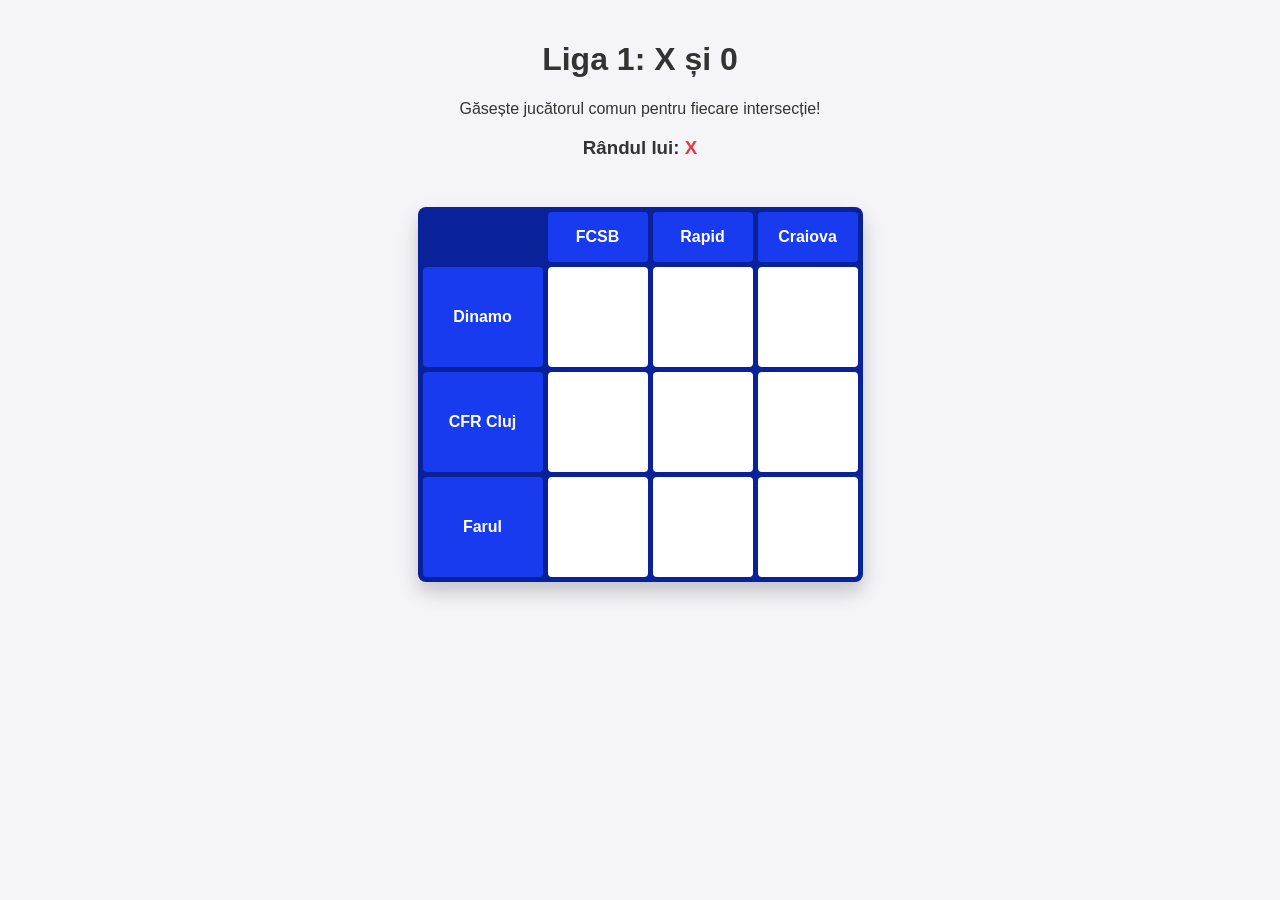
==== index.html @ 92ad723d "Creare 1" ====
<!DOCTYPE html>
<html lang="ro">
<head>
    <meta charset="UTF-8">
    <meta name="viewport" content="width=device-width, initial-scale=1.0">
    <title>Fotbal Liga 1 - Tic Tac Toe</title>
    <link rel="stylesheet" href="style.css">
</head>
<body>
    <header>
        <h1>Liga 1: X și 0</h1>
        <p>Găsește jucătorul comun pentru fiecare intersecție!</p>
        <h3 id="status-joc">Rândul lui: <span id="jucator-curent" class="x-color">X</span></h3>
    </header>

    <main>
        <div id="game-board">
            <div class="cell header empty"></div>
            <div class="cell header">FCSB</div>
            <div class="cell header">Rapid</div>
            <div class="cell header">Craiova</div>

            <div class="cell header">Dinamo</div>
            <div class="cell grid-cell" data-row="Dinamo" data-col="FCSB"></div>
            <div class="cell grid-cell" data-row="Dinamo" data-col="Rapid"></div>
            <div class="cell grid-cell" data-row="Dinamo" data-col="Craiova"></div>

            <div class="cell header">CFR Cluj</div>
            <div class="cell grid-cell" data-row="CFR Cluj" data-col="FCSB"></div>
            <div class="cell grid-cell" data-row="CFR Cluj" data-col="Rapid"></div>
            <div class="cell grid-cell" data-row="CFR Cluj" data-col="Craiova"></div>

            <div class="cell header">Farul</div>
            <div class="cell grid-cell" data-row="Farul" data-col="FCSB"></div>
            <div class="cell grid-cell" data-row="Farul" data-col="Rapid"></div>
            <div class="cell grid-cell" data-row="Farul" data-col="Craiova"></div>
        </div>
    </main>

    <div id="search-modal" class="modal hidden">
        <div class="modal-content">
            <span class="close-btn">&times;</span>
            <h2 id="modal-title">Cine a jucat la X și Y?</h2>
            <input type="text" id="player-search" placeholder="Caută jucător..." autocomplete="off">
            <ul id="autocomplete-list"></ul>
        </div>
    </div>

    <script src="script.js"></script>
</body>
</html>
---- style.css ----
:root {
    --bg-color: #f4f4f9;
    --primary: #183BF0;
    --secondary: #0A2299;
    --cell-bg: #ffffff;
    --hover-bg: #e2e8f0;
    --text-dark: #333;
    --x-color: #e63946;
    --o-color: #457b9d;
}

body {
    font-family: 'Segoe UI', Tahoma, Geneva, Verdana, sans-serif;
    background-color: var(--bg-color);
    color: var(--text-dark);
    margin: 0;
    display: flex;
    flex-direction: column;
    align-items: center;
}

header {
    text-align: center;
    margin-top: 20px;
}

.x-color { color: var(--x-color); font-weight: bold; }
.o-color { color: var(--o-color); font-weight: bold; }

/* Grila CSS pentru tabla de joc */
#game-board {
    display: grid;
    grid-template-columns: 120px repeat(3, 100px);
    grid-template-rows: 50px repeat(3, 100px);
    gap: 5px;
    margin-top: 30px;
    background-color: var(--secondary);
    padding: 5px;
    border-radius: 8px;
    box-shadow: 0 10px 20px rgba(0,0,0,0.2);
}

.cell {
    background-color: var(--cell-bg);
    display: flex;
    justify-content: center;
    align-items: center;
    font-weight: bold;
    font-size: 1.2rem;
    text-align: center;
    border-radius: 4px;
}

.header {
    background-color: var(--primary);
    color: white;
    font-size: 1rem;
}

.header.empty {
    background-color: transparent;
}

.grid-cell {
    cursor: pointer;
    transition: background-color 0.2s;
}

.grid-cell:hover {
    background-color: var(--hover-bg);
}

/* Stiluri pentru Modal (Fereastra de cautare) */
.modal {
    position: fixed;
    top: 0; left: 0; width: 100%; height: 100%;
    background-color: rgba(0, 0, 0, 0.6);
    display: flex;
    justify-content: center;
    align-items: center;
    z-index: 1000;
}

.hidden {
    display: none !important;
}

.modal-content {
    background: white;
    padding: 30px;
    border-radius: 10px;
    width: 90%;
    max-width: 400px;
    text-align: center;
    position: relative;
}

.close-btn {
    position: absolute;
    top: 10px; right: 15px;
    font-size: 24px;
    cursor: pointer;
}

#player-search {
    width: 80%;
    padding: 10px;
    margin-top: 15px;
    font-size: 1rem;
    border: 1px solid #ccc;
    border-radius: 5px;
}

#autocomplete-list {
    list-style: none;
    padding: 0;
    margin-top: 5px;
    max-height: 150px;
    overflow-y: auto;
    border: 1px solid #ddd;
    border-radius: 5px;
}

#autocomplete-list li {
    padding: 10px;
    cursor: pointer;
    border-bottom: 1px solid #eee;
}

#autocomplete-list li:hover {
    background-color: var(--hover-bg);
}
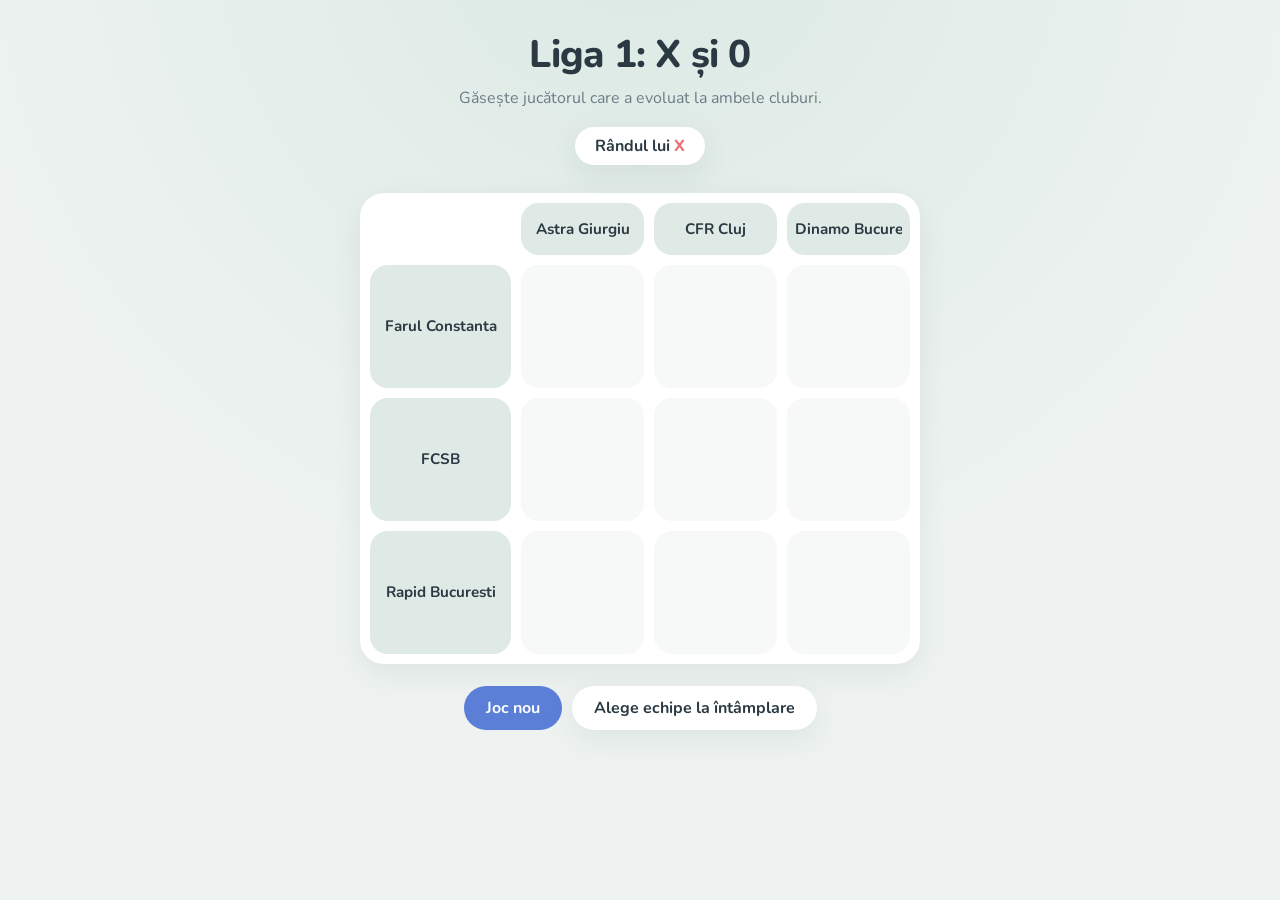
==== commit 8ad9b1bc: "Revise game title and update game board layout Updated title and header text for the game. Modified " ====
--- a/index.html
+++ b/index.html
@@ -3,43 +3,35 @@
 <head>
     <meta charset="UTF-8">
     <meta name="viewport" content="width=device-width, initial-scale=1.0">
-    <title>Fotbal Liga 1 - Tic Tac Toe</title>
+    <title>Liga 1: X și 0</title>
+    <link rel="preconnect" href="https://fonts.googleapis.com">
+    <link rel="preconnect" href="https://fonts.gstatic.com" crossorigin>
+    <link href="https://fonts.googleapis.com/css2?family=Nunito:wght@400;600;700;800&display=swap" rel="stylesheet">
     <link rel="stylesheet" href="style.css">
 </head>
 <body>
     <header>
         <h1>Liga 1: X și 0</h1>
-        <p>Găsește jucătorul comun pentru fiecare intersecție!</p>
-        <h3 id="status-joc">Rândul lui: <span id="jucator-curent" class="x-color">X</span></h3>
+        <p>Găsește jucătorul care a evoluat la ambele cluburi.</p>
+        <div id="status-joc" class="status" aria-live="polite">
+            Rândul lui <span id="jucator-curent" class="x-color">X</span>
+        </div>
     </header>
 
     <main>
-        <div id="game-board">
-            <div class="cell header empty"></div>
-            <div class="cell header">FCSB</div>
-            <div class="cell header">Rapid</div>
-            <div class="cell header">Craiova</div>
-
-            <div class="cell header">Dinamo</div>
-            <div class="cell grid-cell" data-row="Dinamo" data-col="FCSB"></div>
-            <div class="cell grid-cell" data-row="Dinamo" data-col="Rapid"></div>
-            <div class="cell grid-cell" data-row="Dinamo" data-col="Craiova"></div>
-
-            <div class="cell header">CFR Cluj</div>
-            <div class="cell grid-cell" data-row="CFR Cluj" data-col="FCSB"></div>
-            <div class="cell grid-cell" data-row="CFR Cluj" data-col="Rapid"></div>
-            <div class="cell grid-cell" data-row="CFR Cluj" data-col="Craiova"></div>
-
-            <div class="cell header">Farul</div>
-            <div class="cell grid-cell" data-row="Farul" data-col="FCSB"></div>
-            <div class="cell grid-cell" data-row="Farul" data-col="Rapid"></div>
-            <div class="cell grid-cell" data-row="Farul" data-col="Craiova"></div>
+        <!-- Tabla este construită din script.js -->
+        <div id="game-board" aria-label="Tabla de joc"></div>
+        <div class="actions">
+            <button id="btn-reset" class="btn" type="button">Joc nou</button>
+            <button id="btn-shuffle" class="btn btn-ghost" type="button">Alege echipe la întâmplare</button>
         </div>
     </main>
 
-    <div id="search-modal" class="modal hidden">
+    <div id="toast" class="toast" role="status" aria-live="polite"></div>
+
+    <div id="search-modal" class="modal hidden" role="dialog" aria-modal="true" aria-labelledby="modal-title">
         <div class="modal-content">
-            <span class="close-btn">&times;</span>
+            <button class="close-btn" type="button" aria-label="Închide">&times;</button>
             <h2 id="modal-title">Cine a jucat la X și Y?</h2>
             <input type="text" id="player-search" placeholder="Caută jucător..." autocomplete="off">
             <ul id="autocomplete-list"></ul>
@@ -48,4 +40,4 @@
 
     <script src="script.js"></script>
 </body>
-</html>+</html>
--- a/style.css
+++ b/style.css
@@ -1,132 +1,256 @@
 :root {
-    --bg-color: #f4f4f9;
-    --primary: #183BF0;
-    --secondary: #0A2299;
-    --cell-bg: #ffffff;
-    --hover-bg: #e2e8f0;
-    --text-dark: #333;
-    --x-color: #e63946;
-    --o-color: #457b9d;
-}
+    --bg: #eef3f1;
+    --bg-glow: #dbe9e4;
+    --surface: #ffffff;
+    --surface-soft: #f6f9f8;
+    --ink: #2b3a42;
+    --ink-soft: #6b7c85;
+    --accent: #5b7fd6;
+    --accent-soft: #dfe7fa;
+    --header-bg: #dfe9e5;
+    --hover: #e9f0ee;
+    --x-color: #e8737d;
+    --o-color: #5b8fc7;
+    --win: #fff3cf;
+    --radius: 18px;
+    --shadow: 0 10px 30px rgba(43, 58, 66, 0.08);
+}
+
+@media (prefers-color-scheme: dark) {
+    :root {
+        --bg: #1b2327;
+        --bg-glow: #243138;
+        --surface: #263238;
+        --surface-soft: #2d3b42;
+        --ink: #e6eef0;
+        --ink-soft: #9fb0b8;
+        --accent: #8aa7ee;
+        --accent-soft: #34415f;
+        --header-bg: #2f3f46;
+        --hover: #34454d;
+        --win: #4a4326;
+        --shadow: 0 10px 30px rgba(0, 0, 0, 0.3);
+    }
+}
+
+* { box-sizing: border-box; }
 
 body {
-    font-family: 'Segoe UI', Tahoma, Geneva, Verdana, sans-serif;
-    background-color: var(--bg-color);
-    color: var(--text-dark);
     margin: 0;
+    min-height: 100vh;
+    padding: 28px 16px 48px;
+    font-family: 'Nunito', 'Segoe UI', system-ui, sans-serif;
+    color: var(--ink);
+    background: radial-gradient(circle at 50% -10%, var(--bg-glow), var(--bg) 60%) fixed;
     display: flex;
     flex-direction: column;
     align-items: center;
 }
 
-header {
-    text-align: center;
-    margin-top: 20px;
-}
-
-.x-color { color: var(--x-color); font-weight: bold; }
-.o-color { color: var(--o-color); font-weight: bold; }
-
-/* Grila CSS pentru tabla de joc */
+header { text-align: center; }
+h1 { margin: 0 0 6px; font-size: clamp(1.8rem, 5vw, 2.4rem); font-weight: 800; letter-spacing: -0.02em; }
+header p { margin: 0 0 18px; color: var(--ink-soft); }
+
+.status {
+    display: inline-block;
+    padding: 8px 20px;
+    border-radius: 999px;
+    background: var(--surface);
+    box-shadow: var(--shadow);
+    font-weight: 700;
+}
+.x-color { color: var(--x-color); font-weight: 800; }
+.o-color { color: var(--o-color); font-weight: 800; }
+
+/* ---------- Tabla ---------- */
+main { width: 100%; display: flex; flex-direction: column; align-items: center; }
+
 #game-board {
+    --gap: clamp(6px, 1.6vw, 10px);
     display: grid;
-    grid-template-columns: 120px repeat(3, 100px);
-    grid-template-rows: 50px repeat(3, 100px);
-    gap: 5px;
-    margin-top: 30px;
-    background-color: var(--secondary);
-    padding: 5px;
-    border-radius: 8px;
-    box-shadow: 0 10px 20px rgba(0,0,0,0.2);
+    grid-template-columns: minmax(70px, 1.15fr) repeat(3, minmax(0, 1fr));
+    grid-auto-rows: minmax(0, auto);
+    gap: var(--gap);
+    width: min(100%, 560px);
+    margin-top: 28px;
+    padding: var(--gap);
+    background: var(--surface);
+    border-radius: calc(var(--radius) + 6px);
+    box-shadow: var(--shadow);
 }
 
 .cell {
-    background-color: var(--cell-bg);
     display: flex;
     justify-content: center;
     align-items: center;
-    font-weight: bold;
-    font-size: 1.2rem;
     text-align: center;
-    border-radius: 4px;
-}
-
-.header {
-    background-color: var(--primary);
-    color: white;
-    font-size: 1rem;
-}
-
-.header.empty {
-    background-color: transparent;
-}
+    border-radius: var(--radius);
+    font-weight: 700;
+}
+
+.header { background: var(--header-bg); min-height: 52px; font-size: 0.95rem; }
+.header.empty { background: transparent; }
 
 .grid-cell {
-    cursor: pointer;
-    transition: background-color 0.2s;
-}
-
-.grid-cell:hover {
-    background-color: var(--hover-bg);
-}
-
-/* Stiluri pentru Modal (Fereastra de cautare) */
+    aspect-ratio: 1;
+    background: var(--surface-soft);
+    cursor: pointer;
+    transition: background-color 0.2s, transform 0.2s;
+}
+.grid-cell:hover:not(.filled) { background: var(--hover); transform: translateY(-2px); }
+.grid-cell:focus-visible, .btn:focus-visible, .select-header select:focus-visible,
+.close-btn:focus-visible, #player-search:focus-visible {
+    outline: 3px solid var(--accent);
+    outline-offset: 2px;
+}
+
+.grid-cell.filled {
+    font-size: clamp(2rem, 8vw, 3rem);
+    font-weight: 800;
+    cursor: default;
+    animation: pop 0.28s ease-out;
+}
+.grid-cell.x-color { color: var(--x-color); }
+.grid-cell.o-color { color: var(--o-color); }
+.grid-cell.win { background: var(--win); }
+
+/* Numele jucătorului sub X / O */
+.grid-cell.filled { flex-direction: column; gap: 2px; line-height: 1; }
+.grid-cell .who {
+    font-size: clamp(0.55rem, 1.9vw, 0.7rem);
+    font-weight: 700;
+    color: var(--ink-soft);
+    padding: 0 4px;
+    line-height: 1.15;
+}
+
+@keyframes pop { from { transform: scale(0.7); opacity: 0; } to { transform: scale(1); opacity: 1; } }
+@keyframes shake { 25% { transform: translateX(-6px); } 75% { transform: translateX(6px); } }
+.shake { animation: shake 0.3s; }
+
+/* Dropdown-uri pentru echipe */
+.select-header { padding: 0 4px; }
+.select-header select {
+    width: 100%;
+    padding: 12px 4px;
+    background: transparent;
+    color: var(--ink);
+    border: none;
+    border-radius: var(--radius);
+    font: inherit;
+    font-weight: 700;
+    text-align: center;
+    text-align-last: center;
+    cursor: pointer;
+    appearance: none;
+}
+.select-header select option { background: var(--surface); color: var(--ink); }
+.select-header:hover { background: var(--accent-soft); }
+
+/* ---------- Butoane ---------- */
+.actions { display: flex; flex-wrap: wrap; gap: 10px; justify-content: center; margin-top: 22px; }
+.btn {
+    padding: 11px 22px;
+    border: none;
+    border-radius: 999px;
+    background: var(--accent);
+    color: #fff;
+    font: inherit;
+    font-weight: 700;
+    cursor: pointer;
+    transition: transform 0.15s, filter 0.15s;
+}
+.btn:hover { filter: brightness(1.06); transform: translateY(-1px); }
+.btn-ghost { background: var(--surface); color: var(--ink); box-shadow: var(--shadow); }
+
+/* ---------- Modal ---------- */
 .modal {
     position: fixed;
-    top: 0; left: 0; width: 100%; height: 100%;
-    background-color: rgba(0, 0, 0, 0.6);
+    inset: 0;
+    z-index: 1000;
     display: flex;
     justify-content: center;
     align-items: center;
-    z-index: 1000;
-}
-
-.hidden {
-    display: none !important;
-}
+    padding: 16px;
+    background: rgba(30, 42, 48, 0.45);
+    backdrop-filter: blur(4px);
+}
+.hidden { display: none !important; }
 
 .modal-content {
-    background: white;
-    padding: 30px;
-    border-radius: 10px;
-    width: 90%;
-    max-width: 400px;
+    position: relative;
+    width: 100%;
+    max-width: 420px;
+    padding: 28px 24px 24px;
+    background: var(--surface);
+    border-radius: 24px;
+    box-shadow: var(--shadow);
     text-align: center;
-    position: relative;
-}
+    animation: pop 0.2s ease-out;
+}
+.modal-content h2 { margin: 0 24px 16px; font-size: 1.15rem; }
 
 .close-btn {
     position: absolute;
-    top: 10px; right: 15px;
-    font-size: 24px;
-    cursor: pointer;
-}
+    top: 12px; right: 12px;
+    width: 34px; height: 34px;
+    border: none;
+    border-radius: 50%;
+    background: var(--surface-soft);
+    color: var(--ink-soft);
+    font-size: 1.3rem;
+    line-height: 1;
+    cursor: pointer;
+}
+.close-btn:hover { background: var(--hover); }
 
 #player-search {
-    width: 80%;
-    padding: 10px;
-    margin-top: 15px;
-    font-size: 1rem;
-    border: 1px solid #ccc;
-    border-radius: 5px;
-}
+    width: 100%;
+    padding: 12px 16px;
+    border: 2px solid transparent;
+    border-radius: 14px;
+    background: var(--surface-soft);
+    color: var(--ink);
+    font: inherit;
+}
+#player-search:focus { border-color: var(--accent); outline: none; }
 
 #autocomplete-list {
     list-style: none;
+    margin: 10px 0 0;
     padding: 0;
-    margin-top: 5px;
-    max-height: 150px;
+    max-height: 220px;
     overflow-y: auto;
-    border: 1px solid #ddd;
-    border-radius: 5px;
-}
-
+    text-align: left;
+}
 #autocomplete-list li {
-    padding: 10px;
-    cursor: pointer;
-    border-bottom: 1px solid #eee;
-}
-
-#autocomplete-list li:hover {
-    background-color: var(--hover-bg);
-}+    padding: 10px 14px;
+    border-radius: 12px;
+    cursor: pointer;
+}
+#autocomplete-list li:hover, #autocomplete-list li.active { background: var(--accent-soft); }
+#autocomplete-list li.empty { color: var(--ink-soft); cursor: default; }
+#autocomplete-list li.empty:hover { background: none; }
+#autocomplete-list li.used { color: var(--ink-soft); text-decoration: line-through; cursor: not-allowed; }
+
+/* ---------- Toast ---------- */
+.toast {
+    position: fixed;
+    left: 50%; bottom: 28px;
+    transform: translate(-50%, 20px);
+    max-width: calc(100% - 32px);
+    padding: 12px 20px;
+    border-radius: 999px;
+    background: var(--ink);
+    color: var(--bg);
+    font-weight: 700;
+    opacity: 0;
+    pointer-events: none;
+    transition: opacity 0.25s, transform 0.25s;
+    z-index: 2000;
+}
+.toast.show { opacity: 1; transform: translate(-50%, 0); }
+
+@media (prefers-reduced-motion: reduce) {
+    *, *::before, *::after { animation: none !important; transition: none !important; }
+}
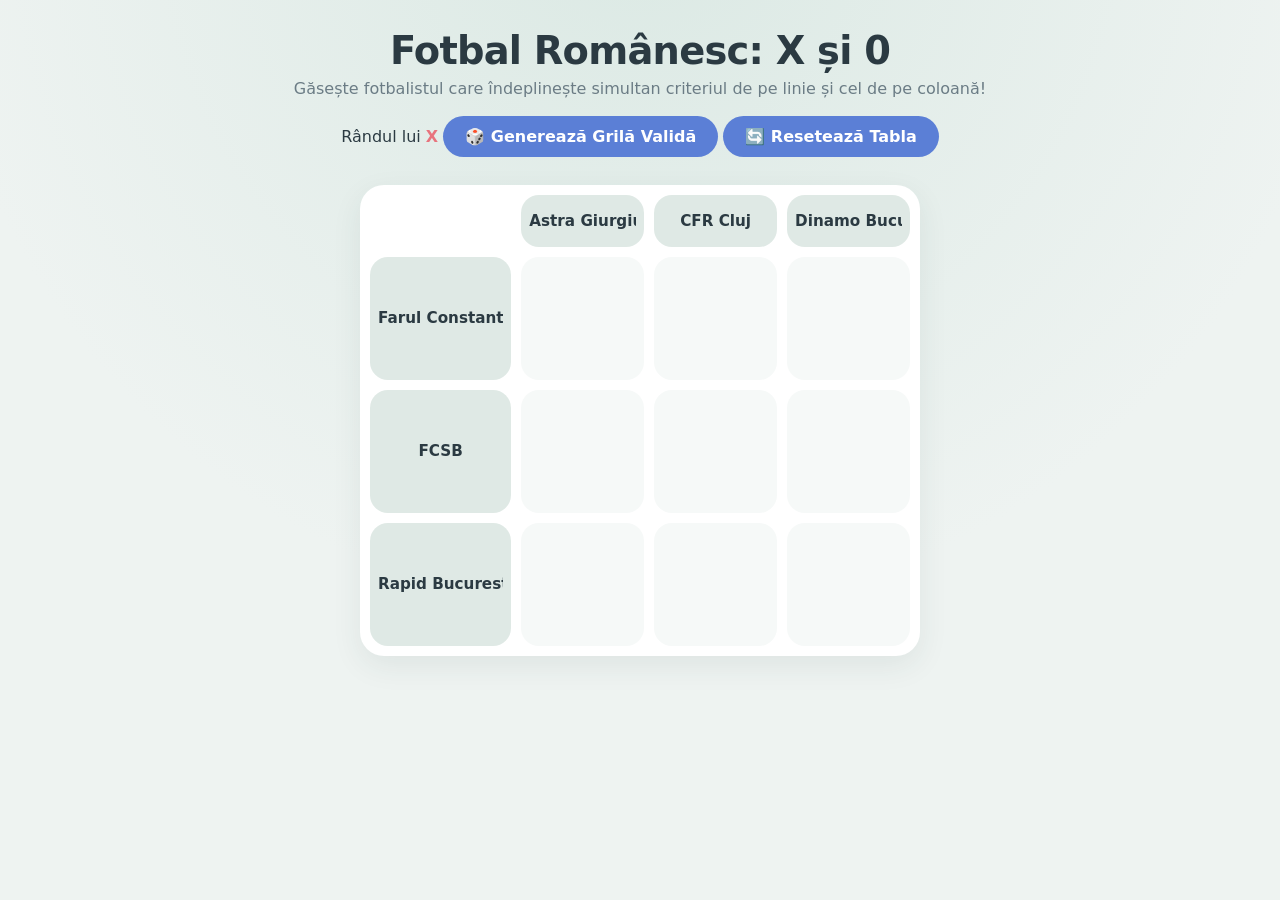
==== commit 790574f0: "Update index.html" ====
--- a/index.html
+++ b/index.html
@@ -3,37 +3,32 @@
 <head>
     <meta charset="UTF-8">
     <meta name="viewport" content="width=device-width, initial-scale=1.0">
-    <title>Liga 1: X și 0</title>
-    <link rel="preconnect" href="https://fonts.googleapis.com">
-    <link rel="preconnect" href="https://fonts.gstatic.com" crossorigin>
-    <link href="https://fonts.googleapis.com/css2?family=Nunito:wght@400;600;700;800&display=swap" rel="stylesheet">
+    <title>SuperLiga & Liga 2 - Footy Tic-Tac-Toe</title>
     <link rel="stylesheet" href="style.css">
 </head>
 <body>
     <header>
-        <h1>Liga 1: X și 0</h1>
-        <p>Găsește jucătorul care a evoluat la ambele cluburi.</p>
-        <div id="status-joc" class="status" aria-live="polite">
-            Rândul lui <span id="jucator-curent" class="x-color">X</span>
+        <h1>Fotbal Românesc: X și 0</h1>
+        <p>Găsește fotbalistul care îndeplinește simultan criteriul de pe linie și cel de pe coloană!</p>
+        <div class="controls-bar">
+            <span id="status-joc">Rândul lui: <strong id="jucator-curent" class="x-color">X</strong></span>
+            <button id="btn-random" class="btn">🎲 Generează Grilă Validă</button>
+            <button id="btn-reset" class="btn secondary">🔄 Resetează Tabla</button>
         </div>
     </header>
 
     <main>
-        <!-- Tabla este construită din script.js -->
-        <div id="game-board" aria-label="Tabla de joc"></div>
-        <div class="actions">
-            <button id="btn-reset" class="btn" type="button">Joc nou</button>
-            <button id="btn-shuffle" class="btn btn-ghost" type="button">Alege echipe la întâmplare</button>
-        </div>
+        <!-- Tabla de joc generată dinamic din JS -->
+        <div id="game-board"></div>
     </main>
 
-    <div id="toast" class="toast" role="status" aria-live="polite"></div>
-
-    <div id="search-modal" class="modal hidden" role="dialog" aria-modal="true" aria-labelledby="modal-title">
+    <!-- Fereastra Modală pentru căutarea jucătorului -->
+    <div id="search-modal" class="modal hidden">
         <div class="modal-content">
-            <button class="close-btn" type="button" aria-label="Închide">&times;</button>
-            <h2 id="modal-title">Cine a jucat la X și Y?</h2>
-            <input type="text" id="player-search" placeholder="Caută jucător..." autocomplete="off">
+            <span class="close-btn">&times;</span>
+            <h3 id="modal-title">Caută jucător</h3>
+            <p id="modal-subtitle" class="subtitle"></p>
+            <input type="text" id="player-search" placeholder="Tastează numele jucătorului..." autocomplete="off">
             <ul id="autocomplete-list"></ul>
         </div>
     </div>
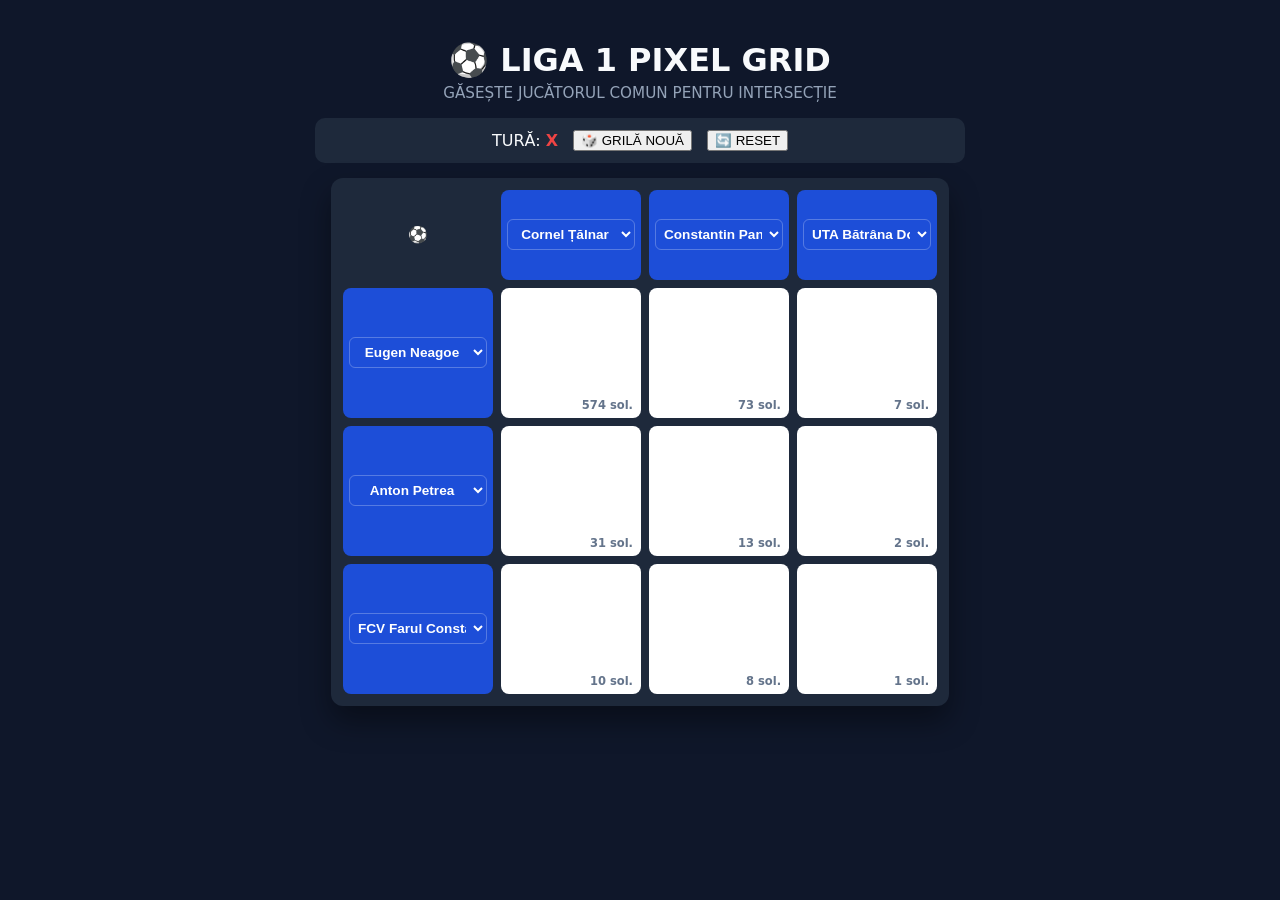
==== commit 7fb8ddd8: "Update title and content for Liga 1 Arcade" ====
--- a/index.html
+++ b/index.html
@@ -3,32 +3,33 @@
 <head>
     <meta charset="UTF-8">
     <meta name="viewport" content="width=device-width, initial-scale=1.0">
-    <title>SuperLiga & Liga 2 - Footy Tic-Tac-Toe</title>
+    <title>Liga 1 Arcade - Footy Tic-Tac-Toe</title>
+    <!-- Font Pixel Art clasic -->
+    <link href="https://fonts.googleapis.com/css2?family=Press+Start+2P&family=VT323&display=swap" rel="stylesheet">
     <link rel="stylesheet" href="style.css">
 </head>
 <body>
     <header>
-        <h1>Fotbal Românesc: X și 0</h1>
-        <p>Găsește fotbalistul care îndeplinește simultan criteriul de pe linie și cel de pe coloană!</p>
+        <h1>⚽ LIGA 1 PIXEL GRID</h1>
+        <p class="subtitle-arcade">GĂSEȘTE JUCĂTORUL COMUN PENTRU INTERSECȚIE</p>
         <div class="controls-bar">
-            <span id="status-joc">Rândul lui: <strong id="jucator-curent" class="x-color">X</strong></span>
-            <button id="btn-random" class="btn">🎲 Generează Grilă Validă</button>
-            <button id="btn-reset" class="btn secondary">🔄 Resetează Tabla</button>
+            <span id="status-joc">TURĂ: <strong id="jucator-curent" class="x-color">X</strong></span>
+            <button id="btn-random" class="btn-pixel">🎲 GRILĂ NOUĂ</button>
+            <button id="btn-reset" class="btn-pixel secondary">🔄 RESET</button>
         </div>
     </header>
 
     <main>
-        <!-- Tabla de joc generată dinamic din JS -->
         <div id="game-board"></div>
     </main>
 
-    <!-- Fereastra Modală pentru căutarea jucătorului -->
+    <!-- Fereastra Modală Retro -->
     <div id="search-modal" class="modal hidden">
         <div class="modal-content">
-            <span class="close-btn">&times;</span>
-            <h3 id="modal-title">Caută jucător</h3>
+            <span class="close-btn">[X]</span>
+            <h3 id="modal-title">CAUTĂ JUCĂTOR</h3>
             <p id="modal-subtitle" class="subtitle"></p>
-            <input type="text" id="player-search" placeholder="Tastează numele jucătorului..." autocomplete="off">
+            <input type="text" id="player-search" placeholder="SCRIE NUMELE..." autocomplete="off">
             <ul id="autocomplete-list"></ul>
         </div>
     </div>
--- a/style.css
+++ b/style.css
@@ -1,256 +1,251 @@
 :root {
-    --bg: #eef3f1;
-    --bg-glow: #dbe9e4;
-    --surface: #ffffff;
-    --surface-soft: #f6f9f8;
-    --ink: #2b3a42;
-    --ink-soft: #6b7c85;
-    --accent: #5b7fd6;
-    --accent-soft: #dfe7fa;
-    --header-bg: #dfe9e5;
-    --hover: #e9f0ee;
-    --x-color: #e8737d;
-    --o-color: #5b8fc7;
-    --win: #fff3cf;
-    --radius: 18px;
-    --shadow: 0 10px 30px rgba(43, 58, 66, 0.08);
-}
-
-@media (prefers-color-scheme: dark) {
-    :root {
-        --bg: #1b2327;
-        --bg-glow: #243138;
-        --surface: #263238;
-        --surface-soft: #2d3b42;
-        --ink: #e6eef0;
-        --ink-soft: #9fb0b8;
-        --accent: #8aa7ee;
-        --accent-soft: #34415f;
-        --header-bg: #2f3f46;
-        --hover: #34454d;
-        --win: #4a4326;
-        --shadow: 0 10px 30px rgba(0, 0, 0, 0.3);
-    }
+    --bg-dark: #0f172a;
+    --card-bg: #1e293b;
+    --header-bg: #1d4ed8;
+    --cell-bg: #ffffff;
+    --cell-hover: #f1f5f9;
+    --text-main: #f8fafc;
+    --text-dark: #0f172a;
+    --x-color: #ef4444;
+    --o-color: #3b82f6;
+    --accent: #10b981;
 }
 
 * { box-sizing: border-box; }
 
 body {
+    font-family: 'Segoe UI', system-ui, sans-serif;
+    background-color: var(--bg-dark);
+    color: var(--text-main);
     margin: 0;
-    min-height: 100vh;
-    padding: 28px 16px 48px;
-    font-family: 'Nunito', 'Segoe UI', system-ui, sans-serif;
-    color: var(--ink);
-    background: radial-gradient(circle at 50% -10%, var(--bg-glow), var(--bg) 60%) fixed;
+    padding: 20px;
     display: flex;
     flex-direction: column;
     align-items: center;
 }
 
-header { text-align: center; }
-h1 { margin: 0 0 6px; font-size: clamp(1.8rem, 5vw, 2.4rem); font-weight: 800; letter-spacing: -0.02em; }
-header p { margin: 0 0 18px; color: var(--ink-soft); }
-
-.status {
-    display: inline-block;
-    padding: 8px 20px;
-    border-radius: 999px;
-    background: var(--surface);
-    box-shadow: var(--shadow);
+header {
+    text-align: center;
+    max-width: 650px;
+    width: 100%;
+}
+
+header h1 { margin-bottom: 5px; font-size: 2rem; }
+header p { color: #94a3b8; margin-top: 0; font-size: 0.95rem; }
+
+.controls-bar {
+    display: flex;
+    justify-content: center;
+    align-items: center;
+    gap: 15px;
+    margin: 15px 0;
+    flex-wrap: wrap;
+    background: var(--card-bg);
+    padding: 12px 20px;
+    border-radius: 10px;
+}
+
+.btn {
+    background-color: var(--accent);
+    color: white;
+    border: none;
+    padding: 8px 14px;
+    border-radius: 6px;
+    font-weight: 600;
+    cursor: pointer;
+    transition: opacity 0.2s;
+}
+.btn.secondary { background-color: #475569; }
+.btn:hover { opacity: 0.9; }
+
+.x-color { color: var(--x-color); }
+.o-color { color: var(--o-color); }
+
+/* Grila 4x4 (1 rând/coloană headers + 3x3 celule) */
+#game-board {
+    display: grid;
+    grid-template-columns: 150px repeat(3, 140px);
+    grid-template-rows: 90px repeat(3, 130px);
+    gap: 8px;
+    background-color: var(--card-bg);
+    padding: 12px;
+    border-radius: 12px;
+    box-shadow: 0 15px 30px rgba(0,0,0,0.4);
+}
+
+.cell {
+    background-color: var(--cell-bg);
+    color: var(--text-dark);
+    border-radius: 8px;
+    display: flex;
+    flex-direction: column;
+    justify-content: center;
+    align-items: center;
+    padding: 8px;
+    position: relative;
+    text-align: center;
+    user-select: none;
+}
+
+.cell.header {
+    background-color: var(--header-bg);
+    color: white;
+    padding: 6px;
+}
+
+.cell.header.empty {
+    background-color: transparent;
+}
+
+.select-header select {
+    background-color: transparent;
+    color: white;
+    border: 1px solid rgba(255,255,255,0.25);
+    border-radius: 6px;
+    padding: 6px 4px;
+    font-size: 0.85rem;
     font-weight: 700;
-}
-.x-color { color: var(--x-color); font-weight: 800; }
-.o-color { color: var(--o-color); font-weight: 800; }
-
-/* ---------- Tabla ---------- */
-main { width: 100%; display: flex; flex-direction: column; align-items: center; }
-
-#game-board {
-    --gap: clamp(6px, 1.6vw, 10px);
-    display: grid;
-    grid-template-columns: minmax(70px, 1.15fr) repeat(3, minmax(0, 1fr));
-    grid-auto-rows: minmax(0, auto);
-    gap: var(--gap);
-    width: min(100%, 560px);
-    margin-top: 28px;
-    padding: var(--gap);
-    background: var(--surface);
-    border-radius: calc(var(--radius) + 6px);
-    box-shadow: var(--shadow);
-}
-
-.cell {
-    display: flex;
-    justify-content: center;
-    align-items: center;
-    text-align: center;
-    border-radius: var(--radius);
+    text-align: center;
+    width: 100%;
+    cursor: pointer;
+    outline: none;
+}
+
+.select-header select option, 
+.select-header select optgroup {
+    background-color: var(--card-bg);
+    color: white;
+}
+
+.grid-cell {
+    cursor: pointer;
+    transition: transform 0.12s, background-color 0.2s;
+}
+
+.grid-cell:hover {
+    background-color: var(--cell-hover);
+    transform: scale(1.02);
+}
+
+/* Badge-ul cu numărul de jucători valizi din colțul celulei */
+.possible-count {
+    position: absolute;
+    bottom: 6px;
+    right: 8px;
+    font-size: 0.72rem;
+    color: #64748b;
+    font-weight: 600;
+}
+
+.possible-count.zero {
+    color: #ef4444;
+}
+
+/* Celulă completată */
+.grid-cell.filled {
+    cursor: not-allowed;
+    background-color: #f8fafc;
+    transform: none;
+}
+
+.winner-mark {
+    font-size: 2.8rem;
+    font-weight: 900;
+    line-height: 1;
+}
+
+.player-name-tag {
+    font-size: 0.78rem;
     font-weight: 700;
-}
-
-.header { background: var(--header-bg); min-height: 52px; font-size: 0.95rem; }
-.header.empty { background: transparent; }
-
-.grid-cell {
-    aspect-ratio: 1;
-    background: var(--surface-soft);
-    cursor: pointer;
-    transition: background-color 0.2s, transform 0.2s;
-}
-.grid-cell:hover:not(.filled) { background: var(--hover); transform: translateY(-2px); }
-.grid-cell:focus-visible, .btn:focus-visible, .select-header select:focus-visible,
-.close-btn:focus-visible, #player-search:focus-visible {
-    outline: 3px solid var(--accent);
-    outline-offset: 2px;
-}
-
-.grid-cell.filled {
-    font-size: clamp(2rem, 8vw, 3rem);
-    font-weight: 800;
-    cursor: default;
-    animation: pop 0.28s ease-out;
-}
-.grid-cell.x-color { color: var(--x-color); }
-.grid-cell.o-color { color: var(--o-color); }
-.grid-cell.win { background: var(--win); }
-
-/* Numele jucătorului sub X / O */
-.grid-cell.filled { flex-direction: column; gap: 2px; line-height: 1; }
-.grid-cell .who {
-    font-size: clamp(0.55rem, 1.9vw, 0.7rem);
-    font-weight: 700;
-    color: var(--ink-soft);
-    padding: 0 4px;
-    line-height: 1.15;
-}
-
-@keyframes pop { from { transform: scale(0.7); opacity: 0; } to { transform: scale(1); opacity: 1; } }
-@keyframes shake { 25% { transform: translateX(-6px); } 75% { transform: translateX(6px); } }
-.shake { animation: shake 0.3s; }
-
-/* Dropdown-uri pentru echipe */
-.select-header { padding: 0 4px; }
-.select-header select {
-    width: 100%;
-    padding: 12px 4px;
-    background: transparent;
-    color: var(--ink);
-    border: none;
-    border-radius: var(--radius);
-    font: inherit;
-    font-weight: 700;
-    text-align: center;
-    text-align-last: center;
-    cursor: pointer;
-    appearance: none;
-}
-.select-header select option { background: var(--surface); color: var(--ink); }
-.select-header:hover { background: var(--accent-soft); }
-
-/* ---------- Butoane ---------- */
-.actions { display: flex; flex-wrap: wrap; gap: 10px; justify-content: center; margin-top: 22px; }
-.btn {
-    padding: 11px 22px;
-    border: none;
-    border-radius: 999px;
-    background: var(--accent);
-    color: #fff;
-    font: inherit;
-    font-weight: 700;
-    cursor: pointer;
-    transition: transform 0.15s, filter 0.15s;
-}
-.btn:hover { filter: brightness(1.06); transform: translateY(-1px); }
-.btn-ghost { background: var(--surface); color: var(--ink); box-shadow: var(--shadow); }
-
-/* ---------- Modal ---------- */
+    color: #1e293b;
+    background: #e2e8f0;
+    padding: 2px 6px;
+    border-radius: 4px;
+    margin-top: 6px;
+    max-width: 95%;
+    overflow: hidden;
+    text-overflow: ellipsis;
+    white-space: nowrap;
+}
+
+/* Fereastra Modală */
 .modal {
     position: fixed;
-    inset: 0;
+    top: 0; left: 0; width: 100%; height: 100%;
+    background-color: rgba(0, 0, 0, 0.75);
+    display: flex;
+    justify-content: center;
+    align-items: center;
     z-index: 1000;
-    display: flex;
-    justify-content: center;
-    align-items: center;
-    padding: 16px;
-    background: rgba(30, 42, 48, 0.45);
-    backdrop-filter: blur(4px);
-}
+}
+
 .hidden { display: none !important; }
 
 .modal-content {
+    background: var(--card-bg);
+    color: white;
+    padding: 25px;
+    border-radius: 12px;
+    width: 90%;
+    max-width: 420px;
+    text-align: center;
     position: relative;
-    width: 100%;
-    max-width: 420px;
-    padding: 28px 24px 24px;
-    background: var(--surface);
-    border-radius: 24px;
-    box-shadow: var(--shadow);
-    text-align: center;
-    animation: pop 0.2s ease-out;
-}
-.modal-content h2 { margin: 0 24px 16px; font-size: 1.15rem; }
+    box-shadow: 0 10px 25px rgba(0,0,0,0.5);
+}
+
+.subtitle {
+    font-size: 0.85rem;
+    color: #94a3b8;
+    margin-top: -8px;
+    margin-bottom: 15px;
+}
 
 .close-btn {
     position: absolute;
-    top: 12px; right: 12px;
-    width: 34px; height: 34px;
-    border: none;
-    border-radius: 50%;
-    background: var(--surface-soft);
-    color: var(--ink-soft);
-    font-size: 1.3rem;
-    line-height: 1;
-    cursor: pointer;
-}
-.close-btn:hover { background: var(--hover); }
+    top: 12px; right: 16px;
+    font-size: 24px;
+    cursor: pointer;
+    color: #94a3b8;
+}
 
 #player-search {
     width: 100%;
-    padding: 12px 16px;
-    border: 2px solid transparent;
-    border-radius: 14px;
-    background: var(--surface-soft);
-    color: var(--ink);
-    font: inherit;
-}
-#player-search:focus { border-color: var(--accent); outline: none; }
+    padding: 12px;
+    font-size: 1rem;
+    border: 1px solid #475569;
+    border-radius: 8px;
+    background: #0f172a;
+    color: white;
+    outline: none;
+}
 
 #autocomplete-list {
     list-style: none;
-    margin: 10px 0 0;
     padding: 0;
-    max-height: 220px;
+    margin: 8px 0 0 0;
+    max-height: 200px;
     overflow-y: auto;
+    border-radius: 8px;
+    background: #0f172a;
     text-align: left;
 }
+
 #autocomplete-list li {
     padding: 10px 14px;
-    border-radius: 12px;
-    cursor: pointer;
-}
-#autocomplete-list li:hover, #autocomplete-list li.active { background: var(--accent-soft); }
-#autocomplete-list li.empty { color: var(--ink-soft); cursor: default; }
-#autocomplete-list li.empty:hover { background: none; }
-#autocomplete-list li.used { color: var(--ink-soft); text-decoration: line-through; cursor: not-allowed; }
-
-/* ---------- Toast ---------- */
-.toast {
-    position: fixed;
-    left: 50%; bottom: 28px;
-    transform: translate(-50%, 20px);
-    max-width: calc(100% - 32px);
-    padding: 12px 20px;
-    border-radius: 999px;
-    background: var(--ink);
-    color: var(--bg);
-    font-weight: 700;
-    opacity: 0;
-    pointer-events: none;
-    transition: opacity 0.25s, transform 0.25s;
-    z-index: 2000;
-}
-.toast.show { opacity: 1; transform: translate(-50%, 0); }
-
-@media (prefers-reduced-motion: reduce) {
-    *, *::before, *::after { animation: none !important; transition: none !important; }
-}
+    cursor: pointer;
+    border-bottom: 1px solid #1e293b;
+    font-size: 0.95rem;
+}
+
+#autocomplete-list li:hover {
+    background-color: var(--header-bg);
+}
+
+@media (max-width: 600px) {
+    #game-board {
+        grid-template-columns: 100px repeat(3, 85px);
+        grid-template-rows: 70px repeat(3, 95px);
+        gap: 5px;
+    }
+    .winner-mark { font-size: 2rem; }
+}
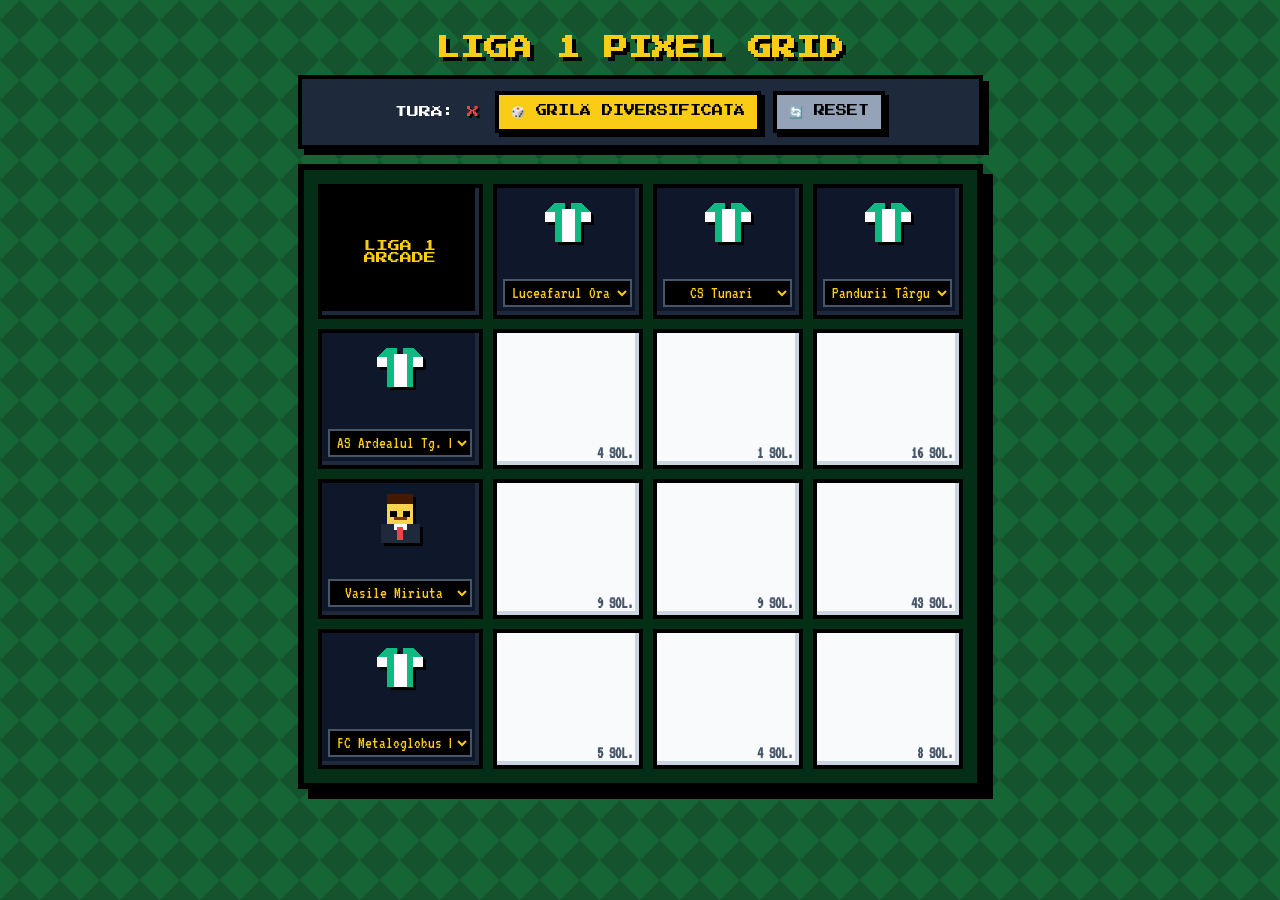
==== commit 88bb80a1: "Update title and improve HTML structure" ====
--- a/index.html
+++ b/index.html
@@ -3,37 +3,54 @@
 <head>
     <meta charset="UTF-8">
     <meta name="viewport" content="width=device-width, initial-scale=1.0">
-    <title>Liga 1 Arcade - Footy Tic-Tac-Toe</title>
-    <!-- Font Pixel Art clasic -->
+    <title>Liga 1 Pixel Grid - Arcade Edition</title>
     <link href="https://fonts.googleapis.com/css2?family=Press+Start+2P&family=VT323&display=swap" rel="stylesheet">
-    <link rel="stylesheet" href="style.css">
+    <link rel="stylesheet" href="style.css?v=2">
 </head>
 <body>
-    <header>
-        <h1>⚽ LIGA 1 PIXEL GRID</h1>
-        <p class="subtitle-arcade">GĂSEȘTE JUCĂTORUL COMUN PENTRU INTERSECȚIE</p>
-        <div class="controls-bar">
-            <span id="status-joc">TURĂ: <strong id="jucator-curent" class="x-color">X</strong></span>
-            <button id="btn-random" class="btn-pixel">🎲 GRILĂ NOUĂ</button>
-            <button id="btn-reset" class="btn-pixel secondary">🔄 RESET</button>
+    <!-- Marcajele terenului de fotbal pixelat din fundal -->
+    <div class="pitch-background">
+        <div class="pitch-border">
+            <div class="penalty-box top"></div>
+            <div class="center-line"></div>
+            <div class="center-circle"></div>
+            <div class="center-spot"></div>
+            <div class="penalty-box bottom"></div>
         </div>
-    </header>
+    </div>
 
-    <main>
-        <div id="game-board"></div>
-    </main>
+    <div class="app-wrapper">
+        <header>
+            <div class="title-banner">
+                <h1>LIGA 1 PIXEL GRID</h1>
+            </div>
+            <div class="controls-bar">
+                <div class="turn-indicator">
+                    TURĂ: <span id="jucator-curent" class="x-color">X</span>
+                </div>
+                <div class="action-buttons">
+                    <button id="btn-random" class="btn-pixel">🎲 GRILĂ DIVERSIFICATĂ</button>
+                    <button id="btn-reset" class="btn-pixel secondary">🔄 RESET</button>
+                </div>
+            </div>
+        </header>
 
-    <!-- Fereastra Modală Retro -->
+        <main>
+            <div id="game-board"></div>
+        </main>
+    </div>
+
+    <!-- Fereastra Modală 8-Bit -->
     <div id="search-modal" class="modal hidden">
         <div class="modal-content">
-            <span class="close-btn">[X]</span>
+            <button class="close-btn">[X]</button>
             <h3 id="modal-title">CAUTĂ JUCĂTOR</h3>
             <p id="modal-subtitle" class="subtitle"></p>
-            <input type="text" id="player-search" placeholder="SCRIE NUMELE..." autocomplete="off">
+            <input type="text" id="player-search" placeholder="TASTEAZĂ NUMELE FOTBALISTULUI..." autocomplete="off">
             <ul id="autocomplete-list"></ul>
         </div>
     </div>
 
-    <script src="script.js"></script>
+    <script src="script.js?v=2"></script>
 </body>
 </html>
--- a/style.css
+++ b/style.css
@@ -1,22 +1,32 @@
 :root {
-    --bg-dark: #0f172a;
+    --bg-pitch: #14532d;
+    --bg-grid: #052e16;
     --card-bg: #1e293b;
-    --header-bg: #1d4ed8;
-    --cell-bg: #ffffff;
-    --cell-hover: #f1f5f9;
-    --text-main: #f8fafc;
-    --text-dark: #0f172a;
+    --header-bg: #0f172a;
+    --cell-bg: #f8fafc;
+    --cell-hover: #fde047;
+    --border-black: #000000;
     --x-color: #ef4444;
     --o-color: #3b82f6;
-    --accent: #10b981;
-}
-
-* { box-sizing: border-box; }
+    --gold: #facc15;
+}
+
+* {
+    box-sizing: border-box;
+    border-radius: 0 !important; /* Strict pătrățos */
+    image-rendering: pixelated;
+}
 
 body {
-    font-family: 'Segoe UI', system-ui, sans-serif;
-    background-color: var(--bg-dark);
-    color: var(--text-main);
+    font-family: 'VT323', monospace;
+    background-color: var(--bg-pitch);
+    background-image: 
+        linear-gradient(45deg, #166534 25%, transparent 25%), 
+        linear-gradient(-45deg, #166534 25%, transparent 25%), 
+        linear-gradient(45deg, transparent 75%, #166534 75%), 
+        linear-gradient(-45deg, transparent 75%, #166534 75%);
+    background-size: 40px 40px;
+    color: #fff;
     margin: 0;
     padding: 20px;
     display: flex;
@@ -26,62 +36,87 @@
 
 header {
     text-align: center;
-    max-width: 650px;
+    max-width: 720px;
     width: 100%;
 }
 
-header h1 { margin-bottom: 5px; font-size: 2rem; }
-header p { color: #94a3b8; margin-top: 0; font-size: 0.95rem; }
+header h1 {
+    font-family: 'Press Start 2P', monospace;
+    font-size: 1.5rem;
+    color: var(--gold);
+    text-shadow: 4px 4px 0px #000;
+    margin-bottom: 8px;
+}
+
+.subtitle-arcade {
+    font-size: 1.3rem;
+    letter-spacing: 1px;
+    background: #000;
+    display: inline-block;
+    padding: 4px 12px;
+    margin-top: 0;
+}
 
 .controls-bar {
     display: flex;
     justify-content: center;
     align-items: center;
-    gap: 15px;
+    gap: 16px;
     margin: 15px 0;
-    flex-wrap: wrap;
     background: var(--card-bg);
     padding: 12px 20px;
-    border-radius: 10px;
-}
-
-.btn {
-    background-color: var(--accent);
-    color: white;
-    border: none;
-    padding: 8px 14px;
-    border-radius: 6px;
-    font-weight: 600;
-    cursor: pointer;
-    transition: opacity 0.2s;
-}
-.btn.secondary { background-color: #475569; }
-.btn:hover { opacity: 0.9; }
-
-.x-color { color: var(--x-color); }
-.o-color { color: var(--o-color); }
-
-/* Grila 4x4 (1 rând/coloană headers + 3x3 celule) */
+    border: 4px solid var(--border-black);
+    box-shadow: 6px 6px 0px var(--border-black);
+    font-family: 'Press Start 2P', monospace;
+    font-size: 0.75rem;
+}
+
+.btn-pixel {
+    font-family: 'Press Start 2P', monospace;
+    font-size: 0.7rem;
+    background-color: var(--gold);
+    color: #000;
+    border: 4px solid #000;
+    padding: 10px 12px;
+    cursor: pointer;
+    box-shadow: 4px 4px 0px #000;
+    transition: transform 0.05s;
+}
+
+.btn-pixel.secondary {
+    background-color: #94a3b8;
+}
+
+.btn-pixel:active {
+    transform: translate(3px, 3px);
+    box-shadow: 1px 1px 0px #000;
+}
+
+.x-color { color: var(--x-color); text-shadow: 2px 2px 0 #000; }
+.o-color { color: var(--o-color); text-shadow: 2px 2px 0 #000; }
+
+/* Tabla de joc pătrățoasă */
 #game-board {
     display: grid;
-    grid-template-columns: 150px repeat(3, 140px);
-    grid-template-rows: 90px repeat(3, 130px);
-    gap: 8px;
-    background-color: var(--card-bg);
-    padding: 12px;
-    border-radius: 12px;
-    box-shadow: 0 15px 30px rgba(0,0,0,0.4);
+    grid-template-columns: 165px repeat(3, 150px);
+    grid-template-rows: 135px repeat(3, 140px);
+    gap: 10px;
+    background-color: var(--bg-grid);
+    padding: 14px;
+    border: 6px solid #000;
+    box-shadow: 10px 10px 0px #000;
 }
 
 .cell {
     background-color: var(--cell-bg);
-    color: var(--text-dark);
-    border-radius: 8px;
+    color: #000;
+    border: 4px solid #000;
+    box-shadow: inset -4px -4px 0px #cbd5e1;
     display: flex;
     flex-direction: column;
     justify-content: center;
     align-items: center;
-    padding: 8px;
+    padding: 6px;
     position: relative;
     text-align: center;
     user-select: none;
@@ -89,90 +124,103 @@
 
 .cell.header {
     background-color: var(--header-bg);
-    color: white;
-    padding: 6px;
+    color: #fff;
+    box-shadow: inset -4px -4px 0px #1e293b;
+    justify-content: space-between;
+    padding: 8px 4px;
 }
 
 .cell.header.empty {
-    background-color: transparent;
+    background-color: #000;
+    color: var(--gold);
+    font-family: 'Press Start 2P', monospace;
+    font-size: 0.75rem;
+    justify-content: center;
+}
+
+/* Container pentru iconița Pixel Art (Tricou / Antrenor / Trofeu) */
+.pixel-icon-box {
+    width: 52px;
+    height: 52px;
+    display: flex;
+    justify-content: center;
+    align-items: center;
+    margin-bottom: 4px;
+}
+
+.pixel-icon-box svg {
+    width: 100%;
+    height: 100%;
+    filter: drop-shadow(3px 3px 0px #000);
 }
 
 .select-header select {
-    background-color: transparent;
-    color: white;
-    border: 1px solid rgba(255,255,255,0.25);
-    border-radius: 6px;
-    padding: 6px 4px;
-    font-size: 0.85rem;
-    font-weight: 700;
+    font-family: 'VT323', monospace;
+    background-color: #000;
+    color: var(--gold);
+    border: 2px solid #475569;
+    padding: 3px;
+    font-size: 1.05rem;
     text-align: center;
-    width: 100%;
+    width: 96%;
     cursor: pointer;
     outline: none;
 }
 
-.select-header select option, 
-.select-header select optgroup {
-    background-color: var(--card-bg);
-    color: white;
-}
-
 .grid-cell {
     cursor: pointer;
-    transition: transform 0.12s, background-color 0.2s;
 }
 
 .grid-cell:hover {
     background-color: var(--cell-hover);
-    transform: scale(1.02);
-}
-
-/* Badge-ul cu numărul de jucători valizi din colțul celulei */
+}
+
 .possible-count {
     position: absolute;
-    bottom: 6px;
-    right: 8px;
-    font-size: 0.72rem;
-    color: #64748b;
-    font-weight: 600;
-}
-
-.possible-count.zero {
-    color: #ef4444;
-}
-
-/* Celulă completată */
+    bottom: 4px;
+    right: 6px;
+    font-size: 1rem;
+    color: #475569;
+    font-weight: bold;
+}
+
+.possible-count.zero { color: var(--x-color); }
+
+/* Celulă câștigată cu avatarul jucătorului */
 .grid-cell.filled {
+    background-color: #1e293b;
+    color: #fff;
+    box-shadow: inset -4px -4px 0px #0f172a;
     cursor: not-allowed;
-    background-color: #f8fafc;
-    transform: none;
-}
-
-.winner-mark {
-    font-size: 2.8rem;
-    font-weight: 900;
-    line-height: 1;
+}
+
+.winner-badge {
+    position: absolute;
+    top: 4px;
+    left: 6px;
+    font-family: 'Press Start 2P', monospace;
+    font-size: 1.1rem;
 }
 
 .player-name-tag {
-    font-size: 0.78rem;
-    font-weight: 700;
-    color: #1e293b;
-    background: #e2e8f0;
-    padding: 2px 6px;
-    border-radius: 4px;
-    margin-top: 6px;
-    max-width: 95%;
+    font-family: 'VT323', monospace;
+    font-size: 1.15rem;
+    background: #000;
+    color: var(--gold);
+    border: 2px solid #fff;
+    padding: 1px 6px;
+    margin-top: 4px;
+    max-width: 96%;
     overflow: hidden;
     text-overflow: ellipsis;
     white-space: nowrap;
 }
 
-/* Fereastra Modală */
+/* Modal Retro */
 .modal {
     position: fixed;
     top: 0; left: 0; width: 100%; height: 100%;
-    background-color: rgba(0, 0, 0, 0.75);
+    background-color: rgba(0, 0, 0, 0.82);
     display: flex;
     justify-content: center;
     align-items: center;
@@ -183,39 +231,40 @@
 
 .modal-content {
     background: var(--card-bg);
-    color: white;
-    padding: 25px;
-    border-radius: 12px;
+    color: #fff;
+    padding: 24px;
+    border: 6px solid #000;
+    box-shadow: 10px 10px 0px #000;
     width: 90%;
-    max-width: 420px;
+    max-width: 440px;
     text-align: center;
     position: relative;
-    box-shadow: 0 10px 25px rgba(0,0,0,0.5);
-}
-
-.subtitle {
+}
+
+#modal-title {
+    font-family: 'Press Start 2P', monospace;
     font-size: 0.85rem;
-    color: #94a3b8;
-    margin-top: -8px;
-    margin-bottom: 15px;
+    color: var(--gold);
+    line-height: 1.4;
 }
 
 .close-btn {
     position: absolute;
-    top: 12px; right: 16px;
-    font-size: 24px;
-    cursor: pointer;
-    color: #94a3b8;
+    top: 10px; right: 12px;
+    font-family: 'Press Start 2P', monospace;
+    font-size: 0.9rem;
+    cursor: pointer;
+    color: var(--x-color);
 }
 
 #player-search {
+    font-family: 'VT323', monospace;
     width: 100%;
-    padding: 12px;
-    font-size: 1rem;
-    border: 1px solid #475569;
-    border-radius: 8px;
-    background: #0f172a;
-    color: white;
+    padding: 10px;
+    font-size: 1.4rem;
+    border: 4px solid #000;
+    background: #000;
+    color: var(--gold);
     outline: none;
 }
 
@@ -223,29 +272,39 @@
     list-style: none;
     padding: 0;
     margin: 8px 0 0 0;
-    max-height: 200px;
+    max-height: 220px;
     overflow-y: auto;
-    border-radius: 8px;
+    border: 4px solid #000;
     background: #0f172a;
     text-align: left;
 }
 
 #autocomplete-list li {
-    padding: 10px 14px;
-    cursor: pointer;
-    border-bottom: 1px solid #1e293b;
-    font-size: 0.95rem;
+    padding: 8px 12px;
+    cursor: pointer;
+    border-bottom: 2px solid #000;
+    font-size: 1.3rem;
+    display: flex;
+    align-items: center;
+    gap: 10px;
 }
 
 #autocomplete-list li:hover {
-    background-color: var(--header-bg);
-}
-
-@media (max-width: 600px) {
+    background-color: var(--gold);
+    color: #000;
+}
+
+.mini-avatar {
+    width: 28px;
+    height: 28px;
+    flex-shrink: 0;
+}
+
+@media (max-width: 650px) {
     #game-board {
-        grid-template-columns: 100px repeat(3, 85px);
-        grid-template-rows: 70px repeat(3, 95px);
-        gap: 5px;
+        grid-template-columns: 105px repeat(3, 90px);
+        grid-template-rows: 115px repeat(3, 105px);
+        gap: 6px;
     }
-    .winner-mark { font-size: 2rem; }
-}
+    .pixel-icon-box { width: 38px; height: 38px; }
+}
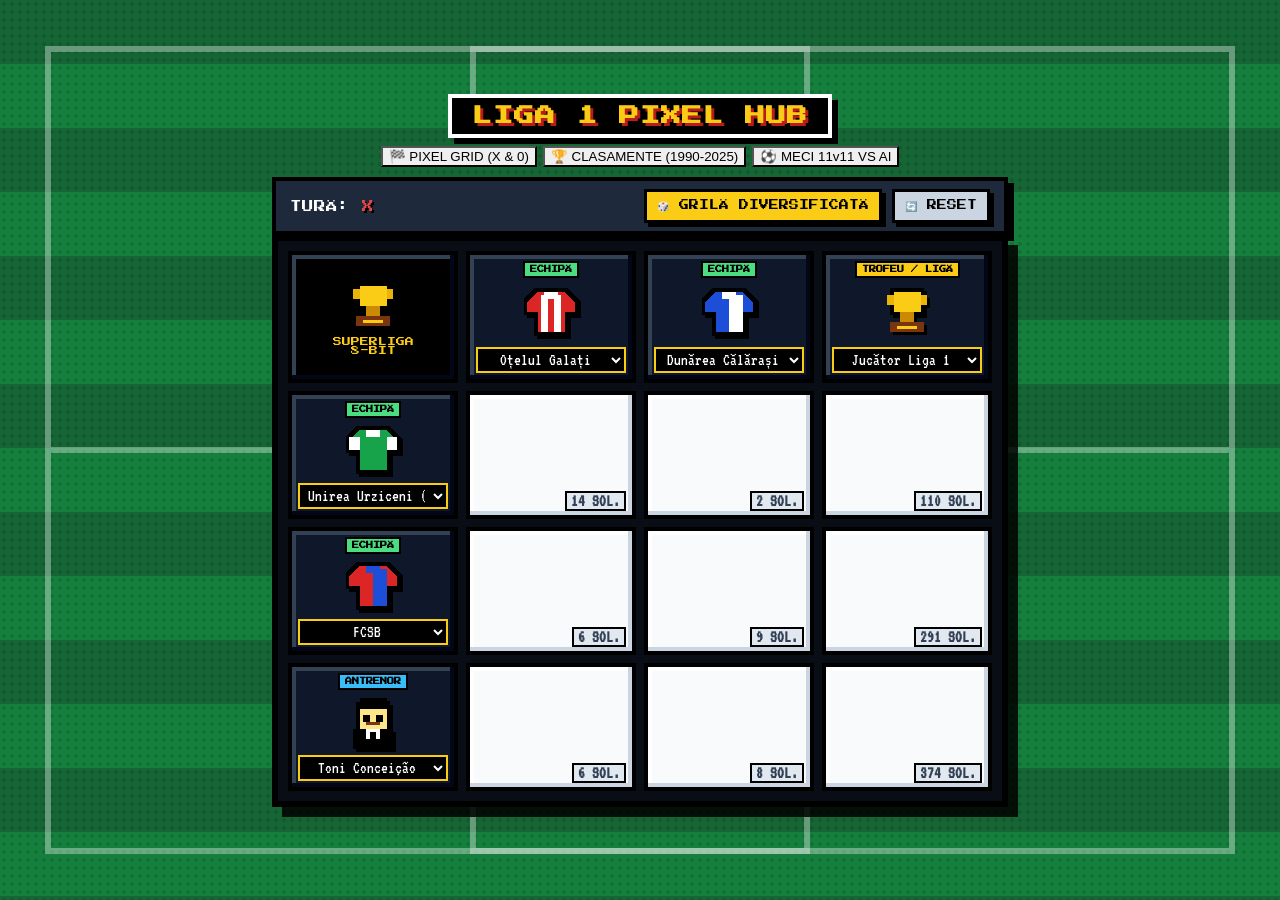
==== commit 1ed293de: "Update title and stylesheet version in index.html" ====
--- a/index.html
+++ b/index.html
@@ -3,9 +3,9 @@
 <head>
     <meta charset="UTF-8">
     <meta name="viewport" content="width=device-width, initial-scale=1.0">
-    <title>Liga 1 Pixel Grid - Arcade Edition</title>
+    <title>Liga 1 Pixel Hub - Arcade Edition</title>
     <link href="https://fonts.googleapis.com/css2?family=Press+Start+2P&family=VT323&display=swap" rel="stylesheet">
-    <link rel="stylesheet" href="style.css?v=2">
+    <link rel="stylesheet" href="style.css?v=5">
 </head>
 <body>
     <!-- Marcajele terenului de fotbal pixelat din fundal -->
@@ -22,8 +22,19 @@
     <div class="app-wrapper">
         <header>
             <div class="title-banner">
-                <h1>LIGA 1 PIXEL GRID</h1>
+                <h1>LIGA 1 PIXEL HUB</h1>
             </div>
+
+            <!-- Meniu de navigare 8-Bit între cele 3 moduri -->
+            <nav class="arcade-tabs">
+                <button class="tab-btn active" data-tab="view-grid">🏁 PIXEL GRID (X & 0)</button>
+                <button class="tab-btn" data-tab="view-istorie">🏆 CLASAMENTE (1990-2025)</button>
+                <button class="tab-btn" data-tab="view-meci">⚽ MECI 11v11 VS AI</button>
+            </nav>
+        </header>
+
+        <!-- ==================== MODUL 1: PIXEL GRID (X & 0) ==================== -->
+        <section id="view-grid" class="tab-view">
             <div class="controls-bar">
                 <div class="turn-indicator">
                     TURĂ: <span id="jucator-curent" class="x-color">X</span>
@@ -33,14 +44,93 @@
                     <button id="btn-reset" class="btn-pixel secondary">🔄 RESET</button>
                 </div>
             </div>
-        </header>
+            <main>
+                <div id="game-board"></div>
+            </main>
+        </section>
 
-        <main>
-            <div id="game-board"></div>
-        </main>
+        <!-- ==================== MODUL 2: CLASAMENTE & MECIURI ==================== -->
+        <section id="view-istorie" class="tab-view hidden">
+            <div class="controls-bar">
+                <div>
+                    SEZON: 
+                    <select id="select-sezon" class="pixel-select"></select>
+                </div>
+                <div>
+                    ETAPA: 
+                    <select id="select-etapa" class="pixel-select"></select>
+                </div>
+            </div>
+
+            <div class="istorie-layout">
+                <div class="retro-panel">
+                    <h2 class="panel-title">📊 CLASAMENT & RATING 8-BIT</h2>
+                    <div class="table-scroll">
+                        <table id="tabel-clasament" class="pixel-table">
+                            <thead>
+                                <tr>
+                                    <th>#</th>
+                                    <th>ECHIPĂ</th>
+                                    <th>M</th>
+                                    <th>V</th>
+                                    <th>E</th>
+                                    <th>Î</th>
+                                    <th>GOL</th>
+                                    <th>PCT</th>
+                                    <th>OVR (ATT/DEF)</th>
+                                </tr>
+                            </thead>
+                            <tbody></tbody>
+                        </table>
+                    </div>
+                </div>
+
+                <div class="retro-panel">
+                    <h2 class="panel-title">⚽ REZULTATE & MARCATORI</h2>
+                    <div id="lista-meciuri" class="matches-scroll"></div>
+                </div>
+            </div>
+        </section>
+
+        <!-- ==================== MODUL 3: MECI 11v11 VS AI ==================== -->
+        <section id="view-meci" class="tab-view hidden">
+            <div class="controls-bar match-setup-bar">
+                <div class="team-selector-box">
+                    <span class="x-color">TU (4-3-3):</span>
+                    <select id="select-echipa-home" class="pixel-select"></select>
+                    <span id="ovr-home" class="ovr-badge">OVR 80</span>
+                </div>
+
+                <button id="btn-start-match" class="btn-pixel">▶️ START MECI 11v11 (120s)</button>
+
+                <div class="team-selector-box">
+                    <span class="o-color">AI (4-3-3):</span>
+                    <select id="select-echipa-away" class="pixel-select"></select>
+                    <span id="ovr-away" class="ovr-badge">OVR 78</span>
+                </div>
+            </div>
+
+            <div class="arcade-scoreboard">
+                <div id="score-home-name" class="sb-team">FCSB</div>
+                <div class="sb-center">
+                    <span id="score-home">0</span> - <span id="score-away">0</span>
+                    <div id="match-timer" class="sb-timer">02:00</div>
+                </div>
+                <div id="score-away-name" class="sb-team">DINAMO BUCUREȘTI</div>
+            </div>
+
+            <div class="canvas-wrapper">
+                <canvas id="pitch-canvas" width="920" height="540"></canvas>
+                <div id="goal-banner" class="goal-overlay hidden">GOOOL!</div>
+            </div>
+
+            <div class="controls-hint">
+                🎮 <strong>SĂGEȚI</strong>: Mișcare | <strong>W</strong>: Sprint | <strong>S</strong>: Pasă / Schimbă Jucător | <strong>A</strong>: Centrare / Standing Tackle | <strong>D</strong>: Șut / Alunecare (Sliding)
+            </div>
+        </section>
     </div>
 
-    <!-- Fereastra Modală 8-Bit -->
+    <!-- Fereastra Modală 8-Bit pentru căutarea jucătorului în X și 0 -->
     <div id="search-modal" class="modal hidden">
         <div class="modal-content">
             <button class="close-btn">[X]</button>
@@ -51,6 +141,6 @@
         </div>
     </div>
 
-    <script src="script.js?v=2"></script>
+    <script src="script.js?v=5"></script>
 </body>
 </html>
--- a/style.css
+++ b/style.css
@@ -1,117 +1,207 @@
 :root {
-    --bg-pitch: #14532d;
-    --bg-grid: #052e16;
-    --card-bg: #1e293b;
-    --header-bg: #0f172a;
-    --cell-bg: #f8fafc;
-    --cell-hover: #fde047;
-    --border-black: #000000;
-    --x-color: #ef4444;
-    --o-color: #3b82f6;
+    --grass-1: #15803d;
+    --grass-2: #166534;
+    --line-white: rgba(255, 255, 255, 0.35);
+    --board-frame: #1e293b;
+    --header-cell: #0f172a;
+    --play-cell: #f8fafc;
+    --play-hover: #fef08a;
     --gold: #facc15;
+    --x-red: #ef4444;
+    --o-blue: #3b82f6;
 }
 
 * {
     box-sizing: border-box;
-    border-radius: 0 !important; /* Strict pătrățos */
+    border-radius: 0 !important;
     image-rendering: pixelated;
 }
 
 body {
+    margin: 0;
+    padding: 0;
+    min-height: 100vh;
     font-family: 'VT323', monospace;
-    background-color: var(--bg-pitch);
+    background-color: var(--grass-1);
+    color: #fff;
+    display: flex;
+    justify-content: center;
+    align-items: center;
+    overflow-x: hidden;
+    position: relative;
+}
+
+/* ==================== TERENUL DE FOTBAL PIXELAT (BACKGROUND) ==================== */
+.pitch-background {
+    position: fixed;
+    inset: 0;
+    z-index: 0;
+    /* Dungi de gazon + textură de pixeli 8-bit */
     background-image: 
-        linear-gradient(45deg, #166534 25%, transparent 25%), 
-        linear-gradient(-45deg, #166534 25%, transparent 25%), 
-        linear-gradient(45deg, transparent 75%, #166534 75%), 
-        linear-gradient(-45deg, transparent 75%, #166534 75%);
-    background-size: 40px 40px;
-    color: #fff;
+        radial-gradient(rgba(0, 0, 0, 0.12) 2px, transparent 0),
+        repeating-linear-gradient(
+            0deg,
+            var(--grass-1) 0px,
+            var(--grass-1) 64px,
+            var(--grass-2) 64px,
+            var(--grass-2) 128px
+        );
+    background-size: 8px 8px, 100% 128px;
+    padding: 20px;
+    display: flex;
+    justify-content: center;
+    align-items: center;
+    pointer-events: none;
+}
+
+.pitch-border {
+    width: 96%;
+    height: 94%;
+    border: 6px solid var(--line-white);
+    position: relative;
+    display: flex;
+    justify-content: center;
+    align-items: center;
+}
+
+.center-line {
+    position: absolute;
+    width: 100%;
+    height: 6px;
+    background: var(--line-white);
+}
+
+.center-circle {
+    width: 180px;
+    height: 180px;
+    border: 6px solid var(--line-white);
+}
+
+.center-spot {
+    position: absolute;
+    width: 16px;
+    height: 16px;
+    background: var(--line-white);
+}
+
+.penalty-box {
+    position: absolute;
+    width: 340px;
+    height: 90px;
+    border: 6px solid var(--line-white);
+}
+
+.penalty-box.top {
+    top: -6px;
+}
+
+.penalty-box.bottom {
+    bottom: -6px;
+}
+
+/* ==================== ÎNCADRAREA PRINCIPALĂ ÎN PAGINĂ ==================== */
+.app-wrapper {
+    position: relative;
+    z-index: 2;
+    width: 100%;
+    max-width: 760px;
+    padding: 12px;
+    display: flex;
+    flex-direction: column;
+    align-items: center;
+    gap: 10px;
+}
+
+header {
+    width: 100%;
+    display: flex;
+    flex-direction: column;
+    align-items: center;
+    gap: 8px;
+}
+
+.title-banner {
+    background: #000;
+    border: 4px solid #fff;
+    box-shadow: 6px 6px 0px #000;
+    padding: 8px 20px;
+}
+
+.title-banner h1 {
+    font-family: 'Press Start 2P', monospace;
+    font-size: 1.25rem;
+    color: var(--gold);
     margin: 0;
-    padding: 20px;
-    display: flex;
-    flex-direction: column;
-    align-items: center;
-}
-
-header {
-    text-align: center;
-    max-width: 720px;
-    width: 100%;
-}
-
-header h1 {
-    font-family: 'Press Start 2P', monospace;
-    font-size: 1.5rem;
-    color: var(--gold);
-    text-shadow: 4px 4px 0px #000;
-    margin-bottom: 8px;
-}
-
-.subtitle-arcade {
-    font-size: 1.3rem;
+    text-shadow: 3px 3px 0 #b91c1c;
     letter-spacing: 1px;
-    background: #000;
-    display: inline-block;
-    padding: 4px 12px;
-    margin-top: 0;
 }
 
 .controls-bar {
-    display: flex;
-    justify-content: center;
-    align-items: center;
-    gap: 16px;
-    margin: 15px 0;
-    background: var(--card-bg);
-    padding: 12px 20px;
-    border: 4px solid var(--border-black);
-    box-shadow: 6px 6px 0px var(--border-black);
-    font-family: 'Press Start 2P', monospace;
-    font-size: 0.75rem;
+    width: 100%;
+    display: flex;
+    justify-content: space-between;
+    align-items: center;
+    background: var(--board-frame);
+    border: 4px solid #000;
+    box-shadow: 6px 6px 0px #000;
+    padding: 8px 14px;
+    font-family: 'Press Start 2P', monospace;
+    font-size: 0.72rem;
+}
+
+.action-buttons {
+    display: flex;
+    gap: 10px;
 }
 
 .btn-pixel {
     font-family: 'Press Start 2P', monospace;
-    font-size: 0.7rem;
-    background-color: var(--gold);
+    font-size: 0.62rem;
+    background: var(--gold);
+    color: #000;
+    border: 3px solid #000;
+    padding: 8px 10px;
+    cursor: pointer;
+    box-shadow: 4px 4px 0px #000;
+}
+
+.btn-pixel.secondary {
+    background: #cbd5e1;
+}
+
+.btn-pixel:hover {
+    background: #fde047;
+}
+
+.btn-pixel:active {
+    transform: translate(2px, 2px);
+    box-shadow: 2px 2px 0px #000;
+}
+
+.x-color { color: var(--x-red); text-shadow: 2px 2px 0 #000; }
+.o-color { color: var(--o-blue); text-shadow: 2px 2px 0 #000; }
+
+/* ==================== GRILA DE JOC PĂTRĂȚOASĂ ==================== */
+main {
+    width: 100%;
+}
+
+#game-board {
+    display: grid;
+    grid-template-columns: repeat(4, 1fr);
+    grid-template-rows: 132px repeat(3, 128px);
+    gap: 8px;
+    background: #090d16;
+    padding: 10px;
+    border: 6px solid #000;
+    box-shadow: 10px 10px 0px rgba(0, 0, 0, 0.85);
+}
+
+.cell {
+    background: var(--play-cell);
     color: #000;
     border: 4px solid #000;
-    padding: 10px 12px;
-    cursor: pointer;
-    box-shadow: 4px 4px 0px #000;
-    transition: transform 0.05s;
-}
-
-.btn-pixel.secondary {
-    background-color: #94a3b8;
-}
-
-.btn-pixel:active {
-    transform: translate(3px, 3px);
-    box-shadow: 1px 1px 0px #000;
-}
-
-.x-color { color: var(--x-color); text-shadow: 2px 2px 0 #000; }
-.o-color { color: var(--o-color); text-shadow: 2px 2px 0 #000; }
-
-/* Tabla de joc pătrățoasă */
-#game-board {
-    display: grid;
-    grid-template-columns: 165px repeat(3, 150px);
-    grid-template-rows: 135px repeat(3, 140px);
-    gap: 10px;
-    background-color: var(--bg-grid);
-    padding: 14px;
-    border: 6px solid #000;
-    box-shadow: 10px 10px 0px #000;
-}
-
-.cell {
-    background-color: var(--cell-bg);
-    color: #000;
-    border: 4px solid #000;
-    box-shadow: inset -4px -4px 0px #cbd5e1;
+    box-shadow: inset -4px -4px 0px #cbd5e1, inset 4px 4px 0px #ffffff;
     display: flex;
     flex-direction: column;
     justify-content: center;
@@ -123,29 +213,40 @@
 }
 
 .cell.header {
-    background-color: var(--header-bg);
-    color: #fff;
-    box-shadow: inset -4px -4px 0px #1e293b;
+    background: var(--header-cell);
+    color: #fff;
+    box-shadow: inset -4px -4px 0px #020617, inset 4px 4px 0px #334155;
     justify-content: space-between;
-    padding: 8px 4px;
+    padding: 6px;
 }
 
 .cell.header.empty {
-    background-color: #000;
-    color: var(--gold);
-    font-family: 'Press Start 2P', monospace;
-    font-size: 0.75rem;
-    justify-content: center;
-}
-
-/* Container pentru iconița Pixel Art (Tricou / Antrenor / Trofeu) */
+    background: #000;
+    justify-content: center;
+    gap: 4px;
+}
+
+.badge-categorie {
+    font-family: 'Press Start 2P', monospace;
+    font-size: 0.45rem;
+    padding: 3px 5px;
+    border: 2px solid #000;
+    color: #000;
+    font-weight: bold;
+    text-transform: uppercase;
+}
+
+.cat-club { background: #4ade80; }
+.cat-antrenor { background: #38bdf8; }
+.cat-trofeu { background: #facc15; }
+.cat-comp { background: #c084fc; }
+
 .pixel-icon-box {
-    width: 52px;
-    height: 52px;
-    display: flex;
-    justify-content: center;
-    align-items: center;
-    margin-bottom: 4px;
+    width: 54px;
+    height: 54px;
+    display: flex;
+    justify-content: center;
+    align-items: center;
 }
 
 .pixel-icon-box svg {
@@ -156,13 +257,13 @@
 
 .select-header select {
     font-family: 'VT323', monospace;
-    background-color: #000;
-    color: var(--gold);
-    border: 2px solid #475569;
-    padding: 3px;
+    background: #000;
+    color: #fff;
+    border: 2px solid var(--gold);
+    padding: 2px 4px;
     font-size: 1.05rem;
+    width: 100%;
     text-align: center;
-    width: 96%;
     cursor: pointer;
     outline: none;
 }
@@ -172,26 +273,32 @@
 }
 
 .grid-cell:hover {
-    background-color: var(--cell-hover);
+    background: var(--play-hover);
 }
 
 .possible-count {
     position: absolute;
     bottom: 4px;
     right: 6px;
-    font-size: 1rem;
-    color: #475569;
+    font-size: 1.05rem;
     font-weight: bold;
-}
-
-.possible-count.zero { color: var(--x-color); }
-
-/* Celulă câștigată cu avatarul jucătorului */
+    color: #334155;
+    background: #e2e8f0;
+    padding: 0 4px;
+    border: 2px solid #000;
+}
+
+.possible-count.zero {
+    background: var(--x-red);
+    color: #fff;
+}
+
+/* Celulă câștigată */
 .grid-cell.filled {
-    background-color: #1e293b;
-    color: #fff;
-    box-shadow: inset -4px -4px 0px #0f172a;
-    cursor: not-allowed;
+    background: #1e293b;
+    color: #fff;
+    box-shadow: inset -4px -4px 0px #090d16, inset 4px 4px 0px #475569;
+    cursor: default;
 }
 
 .winner-badge {
@@ -199,28 +306,28 @@
     top: 4px;
     left: 6px;
     font-family: 'Press Start 2P', monospace;
-    font-size: 1.1rem;
+    font-size: 0.95rem;
 }
 
 .player-name-tag {
     font-family: 'VT323', monospace;
-    font-size: 1.15rem;
+    font-size: 1.1rem;
     background: #000;
     color: var(--gold);
     border: 2px solid #fff;
-    padding: 1px 6px;
-    margin-top: 4px;
+    padding: 0 6px;
+    margin-top: 3px;
     max-width: 96%;
     overflow: hidden;
     text-overflow: ellipsis;
     white-space: nowrap;
 }
 
-/* Modal Retro */
+/* ==================== MODAL CAUTARE 8-BIT ==================== */
 .modal {
     position: fixed;
-    top: 0; left: 0; width: 100%; height: 100%;
-    background-color: rgba(0, 0, 0, 0.82);
+    inset: 0;
+    background: rgba(0, 0, 0, 0.85);
     display: flex;
     justify-content: center;
     align-items: center;
@@ -230,38 +337,42 @@
 .hidden { display: none !important; }
 
 .modal-content {
-    background: var(--card-bg);
-    color: #fff;
-    padding: 24px;
+    background: var(--board-frame);
     border: 6px solid #000;
     box-shadow: 10px 10px 0px #000;
-    width: 90%;
-    max-width: 440px;
+    padding: 22px;
+    width: 92%;
+    max-width: 450px;
     text-align: center;
     position: relative;
 }
 
 #modal-title {
     font-family: 'Press Start 2P', monospace;
-    font-size: 0.85rem;
+    font-size: 0.78rem;
     color: var(--gold);
-    line-height: 1.4;
+    line-height: 1.5;
+    margin-top: 10px;
 }
 
 .close-btn {
     position: absolute;
-    top: 10px; right: 12px;
-    font-family: 'Press Start 2P', monospace;
-    font-size: 0.9rem;
+    top: 8px;
+    right: 10px;
+    background: var(--x-red);
+    color: #fff;
+    border: 3px solid #000;
+    font-family: 'Press Start 2P', monospace;
+    font-size: 0.65rem;
+    padding: 4px 6px;
     cursor: pointer;
-    color: var(--x-color);
 }
 
 #player-search {
     font-family: 'VT323', monospace;
     width: 100%;
-    padding: 10px;
-    font-size: 1.4rem;
+    padding: 8px 10px;
+    font-size: 1.45rem;
     border: 4px solid #000;
     background: #000;
     color: var(--gold);
@@ -272,7 +383,7 @@
     list-style: none;
     padding: 0;
     margin: 8px 0 0 0;
-    max-height: 220px;
+    max-height: 230px;
     overflow-y: auto;
     border: 4px solid #000;
     background: #0f172a;
@@ -280,31 +391,32 @@
 }
 
 #autocomplete-list li {
-    padding: 8px 12px;
+    padding: 6px 10px;
     cursor: pointer;
     border-bottom: 2px solid #000;
-    font-size: 1.3rem;
+    font-size: 1.35rem;
     display: flex;
     align-items: center;
     gap: 10px;
 }
 
 #autocomplete-list li:hover {
-    background-color: var(--gold);
+    background: var(--gold);
     color: #000;
 }
 
 .mini-avatar {
-    width: 28px;
-    height: 28px;
+    width: 32px;
+    height: 32px;
     flex-shrink: 0;
 }
 
-@media (max-width: 650px) {
+@media (max-width: 640px) {
+    .controls-bar { flex-direction: column; gap: 8px; }
     #game-board {
-        grid-template-columns: 105px repeat(3, 90px);
-        grid-template-rows: 115px repeat(3, 105px);
-        gap: 6px;
+        grid-template-rows: 118px repeat(3, 105px);
+        gap: 5px;
+        padding: 6px;
     }
-    .pixel-icon-box { width: 38px; height: 38px; }
-}
+    .pixel-icon-box { width: 40px; height: 40px; }
+}
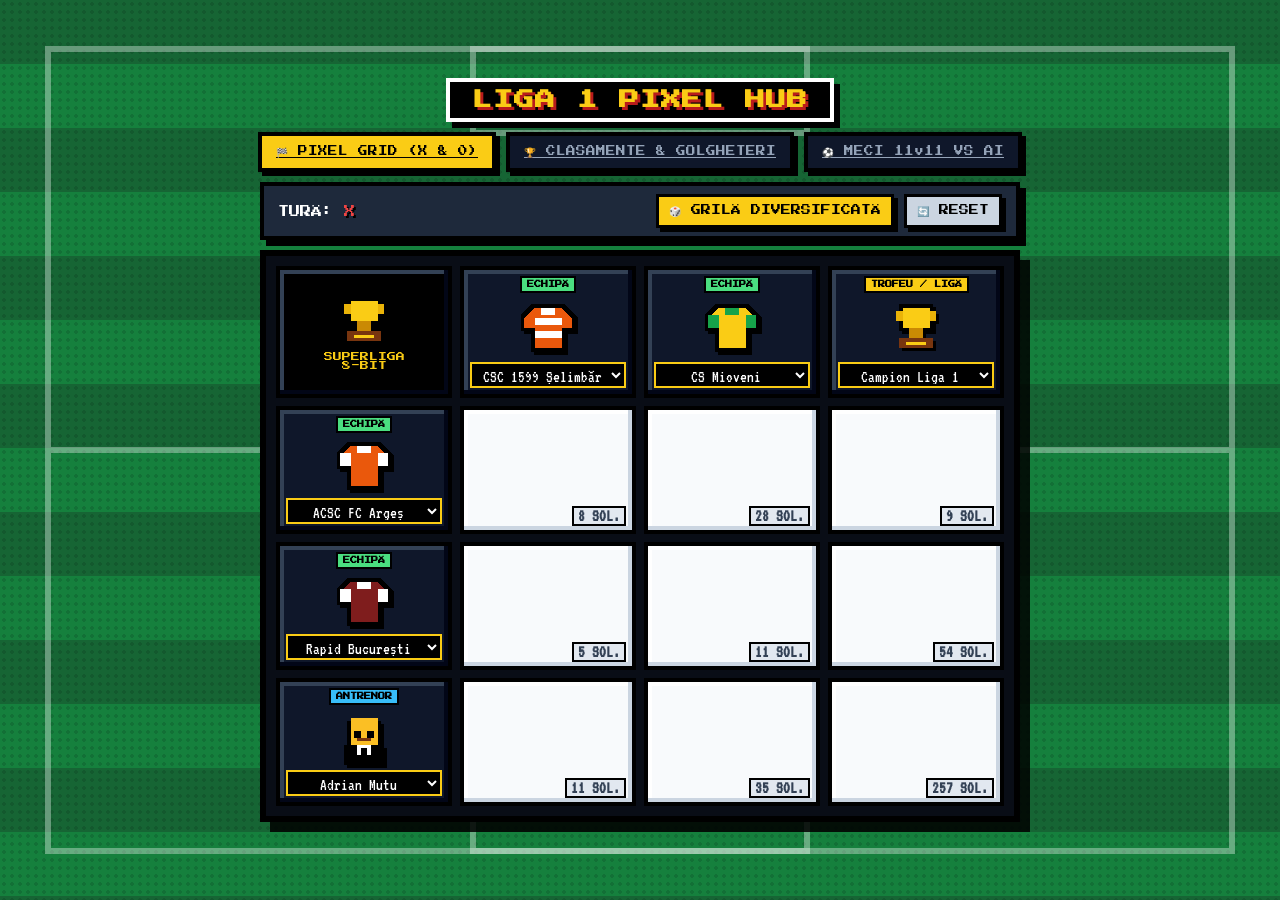
==== commit fa34fdca: "Update index.html" ====
--- a/index.html
+++ b/index.html
@@ -3,12 +3,11 @@
 <head>
     <meta charset="UTF-8">
     <meta name="viewport" content="width=device-width, initial-scale=1.0">
-    <title>Liga 1 Pixel Hub - Arcade Edition</title>
+    <title>Liga 1 Pixel Hub - X & 0</title>
     <link href="https://fonts.googleapis.com/css2?family=Press+Start+2P&family=VT323&display=swap" rel="stylesheet">
-    <link rel="stylesheet" href="style.css?v=5">
+    <link rel="stylesheet" href="style.css?v=6">
 </head>
-<body>
-    <!-- Marcajele terenului de fotbal pixelat din fundal -->
+<body data-page="grid">
     <div class="pitch-background">
         <div class="pitch-border">
             <div class="penalty-box top"></div>
@@ -21,116 +20,26 @@
 
     <div class="app-wrapper">
         <header>
-            <div class="title-banner">
-                <h1>LIGA 1 PIXEL HUB</h1>
-            </div>
-
-            <!-- Meniu de navigare 8-Bit între cele 3 moduri -->
+            <div class="title-banner"><h1>LIGA 1 PIXEL HUB</h1></div>
             <nav class="arcade-tabs">
-                <button class="tab-btn active" data-tab="view-grid">🏁 PIXEL GRID (X & 0)</button>
-                <button class="tab-btn" data-tab="view-istorie">🏆 CLASAMENTE (1990-2025)</button>
-                <button class="tab-btn" data-tab="view-meci">⚽ MECI 11v11 VS AI</button>
+                <a href="index.html" class="tab-btn active">🏁 PIXEL GRID (X & 0)</a>
+                <a href="clasamente.html" class="tab-btn">🏆 CLASAMENTE & GOLGHETERI</a>
+                <a href="meci.html" class="tab-btn">⚽ MECI 11v11 VS AI</a>
             </nav>
         </header>
 
-        <!-- ==================== MODUL 1: PIXEL GRID (X & 0) ==================== -->
-        <section id="view-grid" class="tab-view">
+        <section class="tab-view">
             <div class="controls-bar">
-                <div class="turn-indicator">
-                    TURĂ: <span id="jucator-curent" class="x-color">X</span>
-                </div>
+                <div class="turn-indicator">TURĂ: <span id="jucator-curent" class="x-color">X</span></div>
                 <div class="action-buttons">
                     <button id="btn-random" class="btn-pixel">🎲 GRILĂ DIVERSIFICATĂ</button>
                     <button id="btn-reset" class="btn-pixel secondary">🔄 RESET</button>
                 </div>
             </div>
-            <main>
-                <div id="game-board"></div>
-            </main>
-        </section>
-
-        <!-- ==================== MODUL 2: CLASAMENTE & MECIURI ==================== -->
-        <section id="view-istorie" class="tab-view hidden">
-            <div class="controls-bar">
-                <div>
-                    SEZON: 
-                    <select id="select-sezon" class="pixel-select"></select>
-                </div>
-                <div>
-                    ETAPA: 
-                    <select id="select-etapa" class="pixel-select"></select>
-                </div>
-            </div>
-
-            <div class="istorie-layout">
-                <div class="retro-panel">
-                    <h2 class="panel-title">📊 CLASAMENT & RATING 8-BIT</h2>
-                    <div class="table-scroll">
-                        <table id="tabel-clasament" class="pixel-table">
-                            <thead>
-                                <tr>
-                                    <th>#</th>
-                                    <th>ECHIPĂ</th>
-                                    <th>M</th>
-                                    <th>V</th>
-                                    <th>E</th>
-                                    <th>Î</th>
-                                    <th>GOL</th>
-                                    <th>PCT</th>
-                                    <th>OVR (ATT/DEF)</th>
-                                </tr>
-                            </thead>
-                            <tbody></tbody>
-                        </table>
-                    </div>
-                </div>
-
-                <div class="retro-panel">
-                    <h2 class="panel-title">⚽ REZULTATE & MARCATORI</h2>
-                    <div id="lista-meciuri" class="matches-scroll"></div>
-                </div>
-            </div>
-        </section>
-
-        <!-- ==================== MODUL 3: MECI 11v11 VS AI ==================== -->
-        <section id="view-meci" class="tab-view hidden">
-            <div class="controls-bar match-setup-bar">
-                <div class="team-selector-box">
-                    <span class="x-color">TU (4-3-3):</span>
-                    <select id="select-echipa-home" class="pixel-select"></select>
-                    <span id="ovr-home" class="ovr-badge">OVR 80</span>
-                </div>
-
-                <button id="btn-start-match" class="btn-pixel">▶️ START MECI 11v11 (120s)</button>
-
-                <div class="team-selector-box">
-                    <span class="o-color">AI (4-3-3):</span>
-                    <select id="select-echipa-away" class="pixel-select"></select>
-                    <span id="ovr-away" class="ovr-badge">OVR 78</span>
-                </div>
-            </div>
-
-            <div class="arcade-scoreboard">
-                <div id="score-home-name" class="sb-team">FCSB</div>
-                <div class="sb-center">
-                    <span id="score-home">0</span> - <span id="score-away">0</span>
-                    <div id="match-timer" class="sb-timer">02:00</div>
-                </div>
-                <div id="score-away-name" class="sb-team">DINAMO BUCUREȘTI</div>
-            </div>
-
-            <div class="canvas-wrapper">
-                <canvas id="pitch-canvas" width="920" height="540"></canvas>
-                <div id="goal-banner" class="goal-overlay hidden">GOOOL!</div>
-            </div>
-
-            <div class="controls-hint">
-                🎮 <strong>SĂGEȚI</strong>: Mișcare | <strong>W</strong>: Sprint | <strong>S</strong>: Pasă / Schimbă Jucător | <strong>A</strong>: Centrare / Standing Tackle | <strong>D</strong>: Șut / Alunecare (Sliding)
-            </div>
+            <main><div id="game-board"></div></main>
         </section>
     </div>
 
-    <!-- Fereastra Modală 8-Bit pentru căutarea jucătorului în X și 0 -->
     <div id="search-modal" class="modal hidden">
         <div class="modal-content">
             <button class="close-btn">[X]</button>
@@ -141,6 +50,6 @@
         </div>
     </div>
 
-    <script src="script.js?v=5"></script>
+    <script src="script.js?v=6"></script>
 </body>
 </html>
--- a/style.css
+++ b/style.css
@@ -36,7 +36,6 @@
     position: fixed;
     inset: 0;
     z-index: 0;
-    /* Dungi de gazon + textură de pixeli 8-bit */
     background-image: 
         radial-gradient(rgba(0, 0, 0, 0.12) 2px, transparent 0),
         repeating-linear-gradient(
@@ -91,20 +90,15 @@
     border: 6px solid var(--line-white);
 }
 
-.penalty-box.top {
-    top: -6px;
-}
-
-.penalty-box.bottom {
-    bottom: -6px;
-}
-
-/* ==================== ÎNCADRAREA PRINCIPALĂ ÎN PAGINĂ ==================== */
+.penalty-box.top { top: -6px; }
+.penalty-box.bottom { bottom: -6px; }
+
+/* ==================== CONTAINER PRINCIPAL & HEADER ==================== */
 .app-wrapper {
     position: relative;
     z-index: 2;
     width: 100%;
-    max-width: 760px;
+    max-width: 940px;
     padding: 12px;
     display: flex;
     flex-direction: column;
@@ -117,14 +111,14 @@
     display: flex;
     flex-direction: column;
     align-items: center;
-    gap: 8px;
+    gap: 10px;
 }
 
 .title-banner {
     background: #000;
     border: 4px solid #fff;
     box-shadow: 6px 6px 0px #000;
-    padding: 8px 20px;
+    padding: 8px 22px;
 }
 
 .title-banner h1 {
@@ -136,8 +130,43 @@
     letter-spacing: 1px;
 }
 
+.arcade-tabs {
+    display: flex;
+    gap: 10px;
+    width: 100%;
+    justify-content: center;
+    flex-wrap: wrap;
+}
+
+.tab-btn {
+    font-family: 'Press Start 2P', monospace;
+    font-size: 0.6rem;
+    background: #0f172a;
+    color: #94a3b8;
+    border: 4px solid #000;
+    padding: 10px 14px;
+    cursor: pointer;
+    box-shadow: 4px 4px 0px #000;
+}
+
+.tab-btn.active {
+    background: var(--gold);
+    color: #000;
+}
+
+.tab-view {
+    width: 100%;
+    display: flex;
+    flex-direction: column;
+    align-items: center;
+    gap: 10px;
+}
+
+.hidden { display: none !important; }
+
 .controls-bar {
     width: 100%;
+    max-width: 760px;
     display: flex;
     justify-content: space-between;
     align-items: center;
@@ -146,7 +175,7 @@
     box-shadow: 6px 6px 0px #000;
     padding: 8px 14px;
     font-family: 'Press Start 2P', monospace;
-    font-size: 0.72rem;
+    font-size: 0.7rem;
 }
 
 .action-buttons {
@@ -165,14 +194,8 @@
     box-shadow: 4px 4px 0px #000;
 }
 
-.btn-pixel.secondary {
-    background: #cbd5e1;
-}
-
-.btn-pixel:hover {
-    background: #fde047;
-}
-
+.btn-pixel.secondary { background: #cbd5e1; }
+.btn-pixel:hover { background: #fde047; }
 .btn-pixel:active {
     transform: translate(2px, 2px);
     box-shadow: 2px 2px 0px #000;
@@ -181,9 +204,10 @@
 .x-color { color: var(--x-red); text-shadow: 2px 2px 0 #000; }
 .o-color { color: var(--o-blue); text-shadow: 2px 2px 0 #000; }
 
-/* ==================== GRILA DE JOC PĂTRĂȚOASĂ ==================== */
+/* ==================== MODUL 1: GRILA DE JOC X & 0 ==================== */
 main {
     width: 100%;
+    max-width: 760px;
 }
 
 #game-board {
@@ -268,13 +292,8 @@
     outline: none;
 }
 
-.grid-cell {
-    cursor: pointer;
-}
-
-.grid-cell:hover {
-    background: var(--play-hover);
-}
+.grid-cell { cursor: pointer; }
+.grid-cell:hover { background: var(--play-hover); }
 
 .possible-count {
     position: absolute;
@@ -293,7 +312,6 @@
     color: #fff;
 }
 
-/* Celulă câștigată */
 .grid-cell.filled {
     background: #1e293b;
     color: #fff;
@@ -323,6 +341,223 @@
     white-space: nowrap;
 }
 
+/* ==================== MODUL 2: CLASAMENTE & MECIURI ==================== */
+.pixel-select {
+    font-family: 'VT323', monospace;
+    font-size: 1.25rem;
+    background: #000;
+    color: var(--gold);
+    border: 3px solid #fff;
+    padding: 2px 8px;
+    cursor: pointer;
+}
+
+.istorie-layout {
+    display: grid;
+    grid-template-columns: 1.35fr 1fr;
+    gap: 10px;
+    width: 100%;
+}
+
+.retro-panel {
+    background: #090d16;
+    border: 6px solid #000;
+    box-shadow: 8px 8px 0px rgba(0,0,0,0.85);
+    padding: 10px;
+    display: flex;
+    flex-direction: column;
+}
+
+.panel-title {
+    font-family: 'Press Start 2P', monospace;
+    font-size: 0.65rem;
+    color: var(--gold);
+    margin: 0 0 10px 0;
+    padding-bottom: 6px;
+    border-bottom: 3px solid #1e293b;
+}
+
+.table-scroll, .matches-scroll {
+    max-height: 460px;
+    overflow-y: auto;
+}
+
+.pixel-table {
+    width: 100%;
+    border-collapse: collapse;
+    font-size: 1.15rem;
+    text-align: center;
+}
+
+.pixel-table th {
+    background: #1e293b;
+    color: var(--gold);
+    padding: 6px 4px;
+    border-bottom: 3px solid #000;
+    position: sticky;
+    top: 0;
+}
+
+.pixel-table td {
+    padding: 5px 4px;
+    border-bottom: 2px solid #1e293b;
+}
+
+.pixel-table tr:nth-child(1) td {
+    background: rgba(250, 204, 21, 0.18);
+    color: #fef08a;
+    font-weight: bold;
+}
+
+.echipa-cell {
+    display: flex;
+    align-items: center;
+    gap: 6px;
+    text-align: left;
+}
+
+.mini-kit {
+    width: 22px;
+    height: 22px;
+    flex-shrink: 0;
+}
+
+.ovr-badge {
+    font-family: 'Press Start 2P', monospace;
+    font-size: 0.55rem;
+    padding: 4px 6px;
+    background: #16a34a;
+    color: #fff;
+    border: 2px solid #000;
+}
+
+.match-card {
+    background: #1e293b;
+    border: 3px solid #000;
+    padding: 8px;
+    margin-bottom: 8px;
+}
+
+.match-scoreline {
+    display: flex;
+    justify-content: space-between;
+    align-items: center;
+    font-size: 1.2rem;
+    font-weight: bold;
+}
+
+.score-box {
+    background: #000;
+    color: var(--gold);
+    padding: 2px 8px;
+    border: 2px solid #fff;
+    font-family: 'Press Start 2P', monospace;
+    font-size: 0.65rem;
+}
+
+.match-scorers {
+    margin-top: 6px;
+    padding-top: 4px;
+    border-top: 2px dashed #334155;
+    font-size: 1rem;
+    color: #cbd5e1;
+}
+
+/* ==================== MODUL 3: MECI 11v11 ARCADE ==================== */
+.match-setup-bar {
+    max-width: 920px;
+    display: flex;
+    justify-content: space-between;
+    flex-wrap: wrap;
+    gap: 10px;
+}
+
+.team-selector-box {
+    display: flex;
+    align-items: center;
+    gap: 6px;
+}
+
+.arcade-scoreboard {
+    width: 100%;
+    max-width: 920px;
+    display: grid;
+    grid-template-columns: 1fr auto 1fr;
+    align-items: center;
+    background: #000;
+    border: 4px solid #fff;
+    box-shadow: 6px 6px 0px #000;
+    padding: 8px 16px;
+    font-family: 'Press Start 2P', monospace;
+}
+
+.sb-team {
+    font-size: 0.75rem;
+    color: var(--gold);
+    overflow: hidden;
+    text-overflow: ellipsis;
+    white-space: nowrap;
+}
+
+#score-away-name { text-align: right; }
+
+.sb-center {
+    font-size: 1.3rem;
+    color: #fff;
+    text-align: center;
+    padding: 0 20px;
+}
+
+.sb-timer {
+    font-size: 0.65rem;
+    color: #4ade80;
+    margin-top: 4px;
+}
+
+.canvas-wrapper {
+    position: relative;
+    width: 100%;
+    max-width: 920px;
+    border: 6px solid #000;
+    box-shadow: 10px 10px 0px rgba(0,0,0,0.85);
+    background: #15803d;
+    display: flex;
+    justify-content: center;
+}
+
+#pitch-canvas {
+    width: 100%;
+    max-width: 920px;
+    height: auto;
+    display: block;
+}
+
+.goal-overlay {
+    position: absolute;
+    inset: 0;
+    display: flex;
+    justify-content: center;
+    align-items: center;
+    font-family: 'Press Start 2P', monospace;
+    font-size: 2.5rem;
+    color: var(--gold);
+    text-shadow: 6px 6px 0px #000, -3px -3px 0px #dc2626;
+    background: rgba(0, 0, 0, 0.45);
+    pointer-events: none;
+    text-align: center;
+}
+
+.controls-hint {
+    width: 100%;
+    max-width: 920px;
+    background: #090d16;
+    border: 3px solid #000;
+    padding: 6px 12px;
+    text-align: center;
+    font-size: 1.15rem;
+    color: #cbd5e1;
+}
+
 /* ==================== MODAL CAUTARE 8-BIT ==================== */
 .modal {
     position: fixed;
@@ -333,8 +568,6 @@
     align-items: center;
     z-index: 1000;
 }
-
-.hidden { display: none !important; }
 
 .modal-content {
     background: var(--board-frame);
@@ -411,7 +644,8 @@
     flex-shrink: 0;
 }
 
-@media (max-width: 640px) {
+@media (max-width: 720px) {
+    .istorie-layout { grid-template-columns: 1fr; }
     .controls-bar { flex-direction: column; gap: 8px; }
     #game-board {
         grid-template-rows: 118px repeat(3, 105px);
